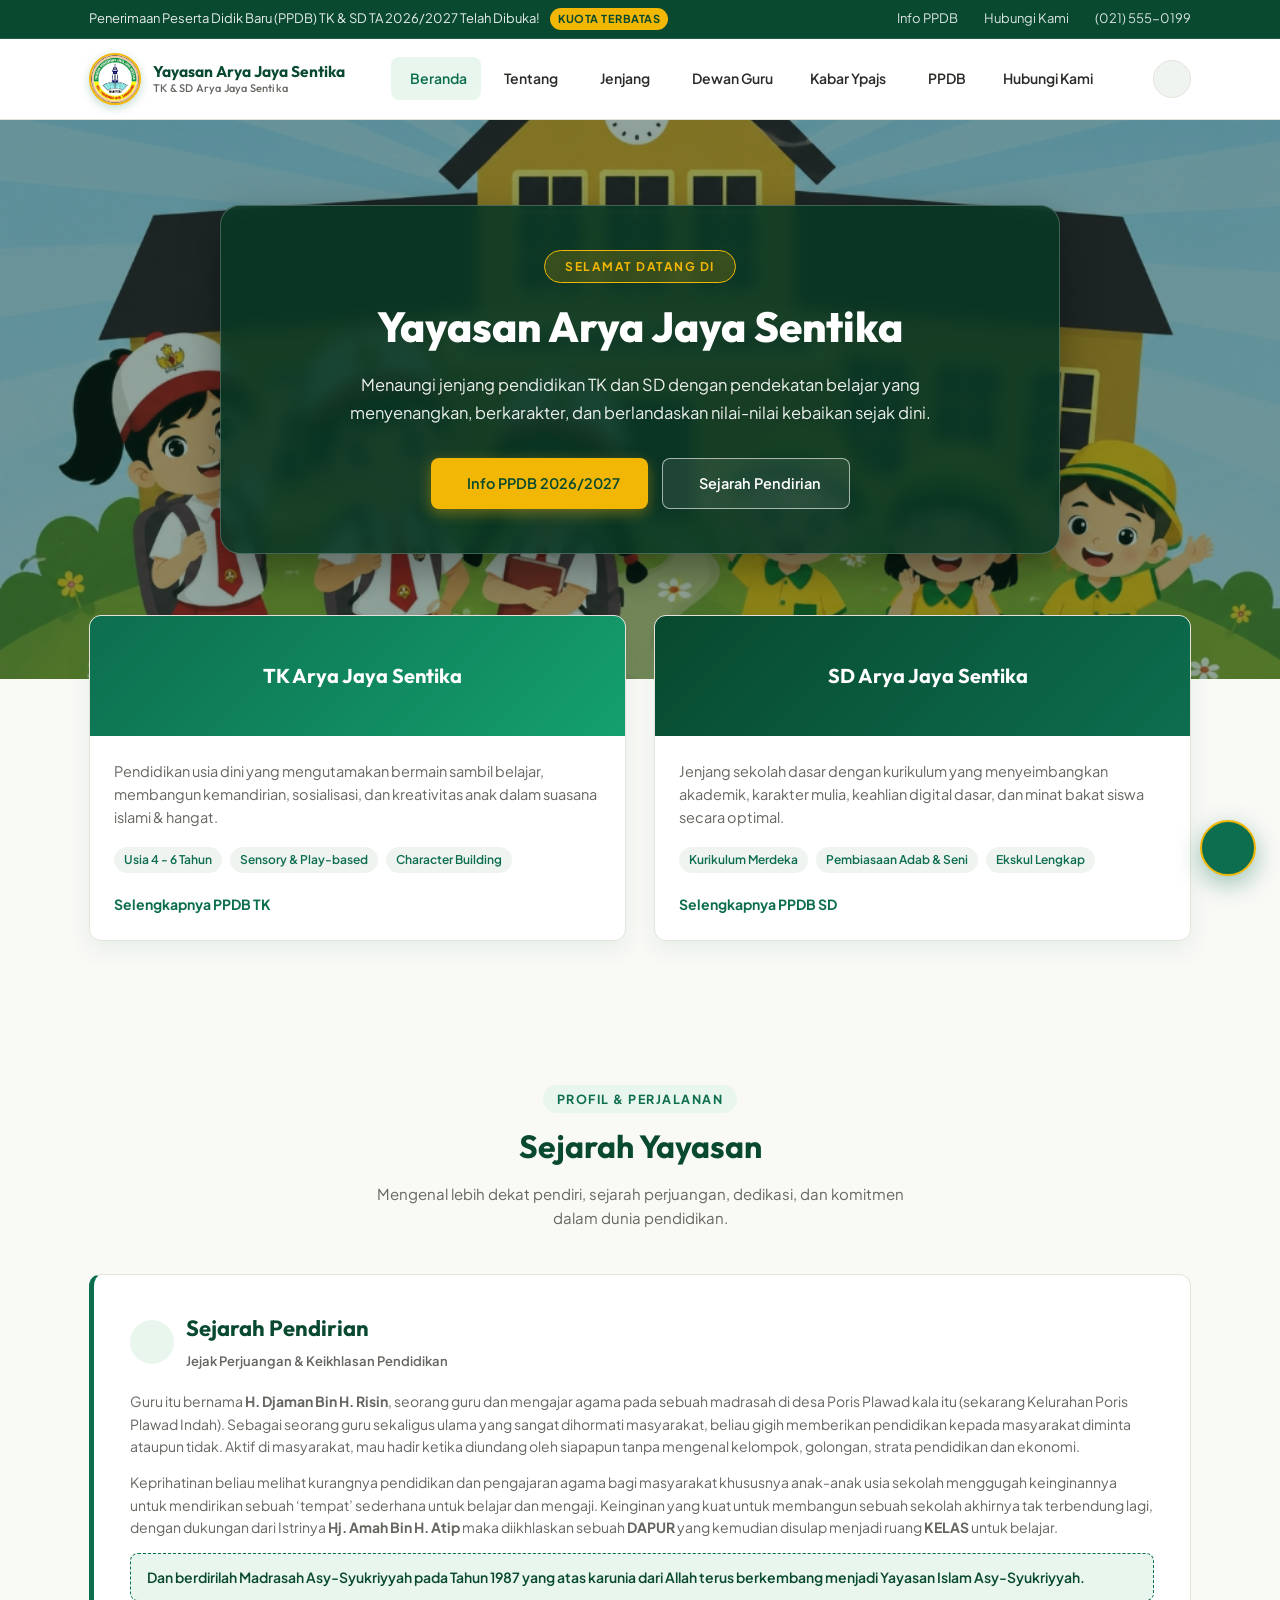
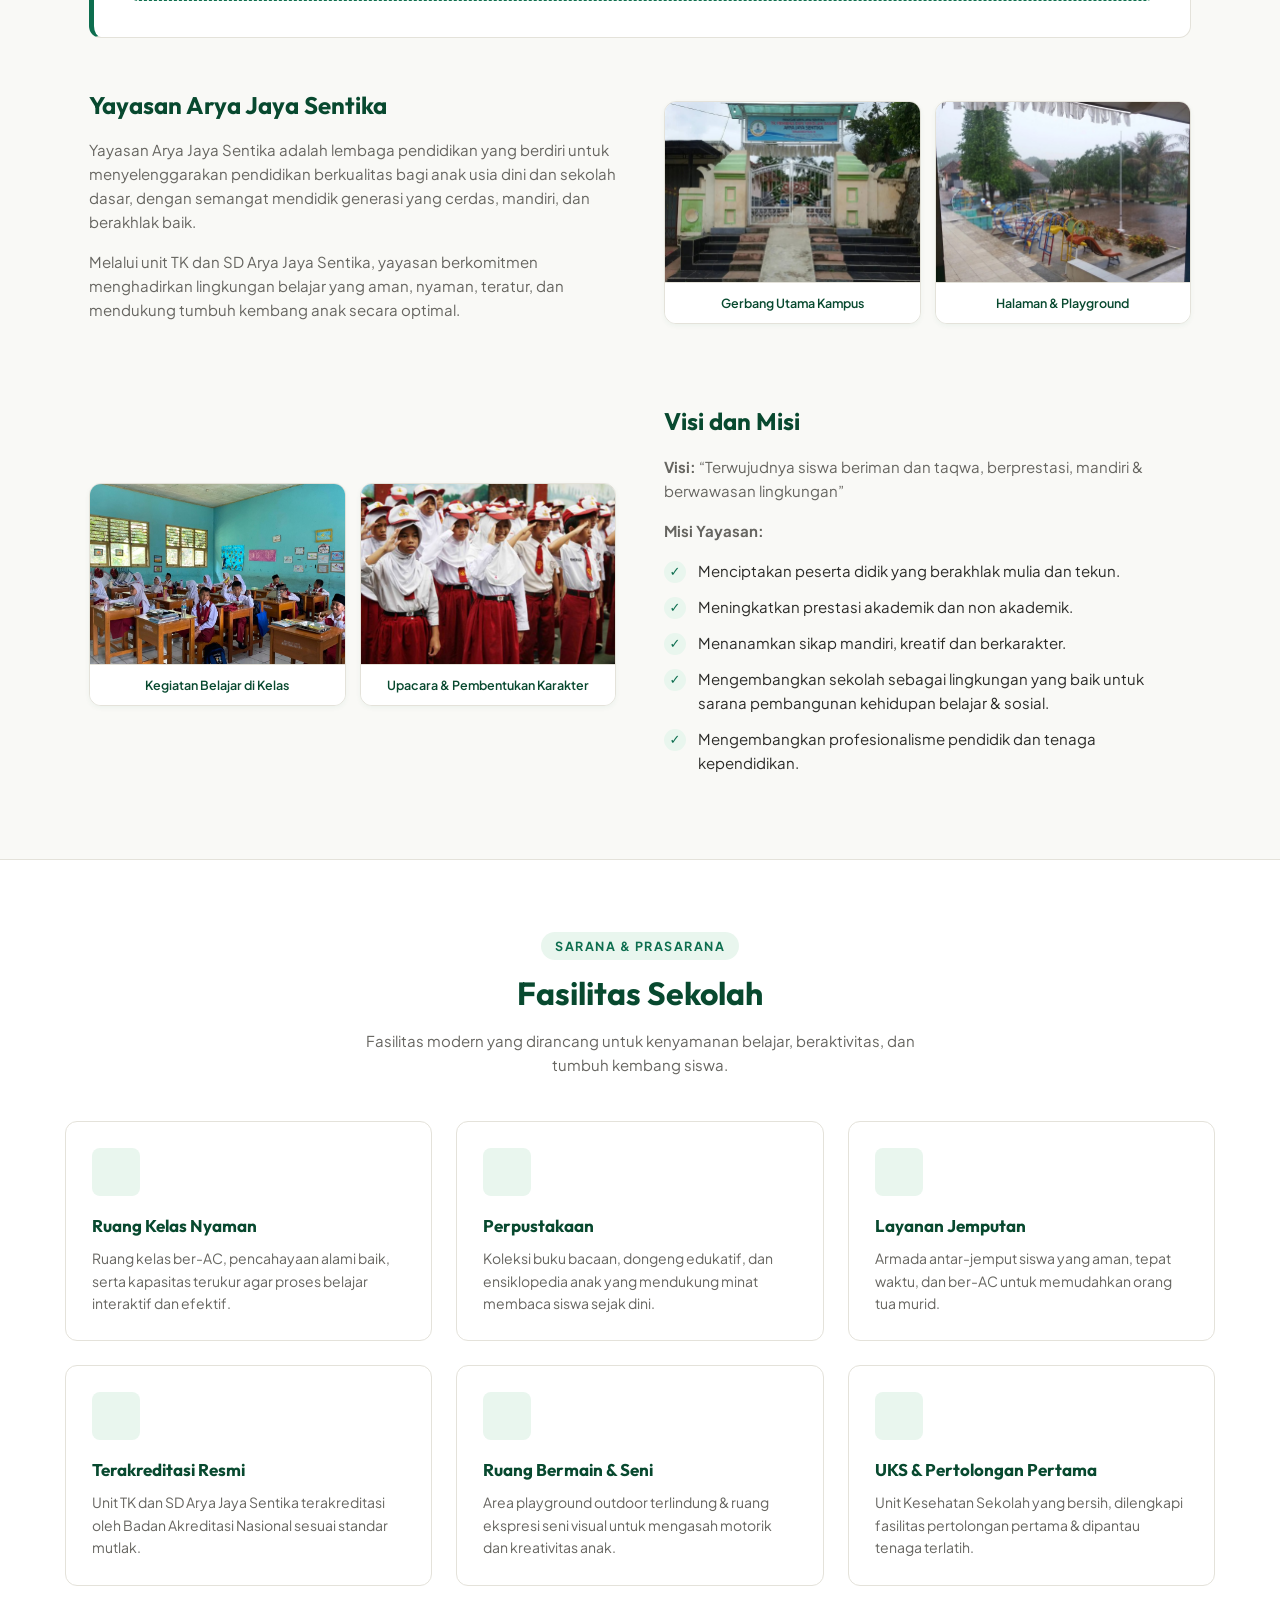
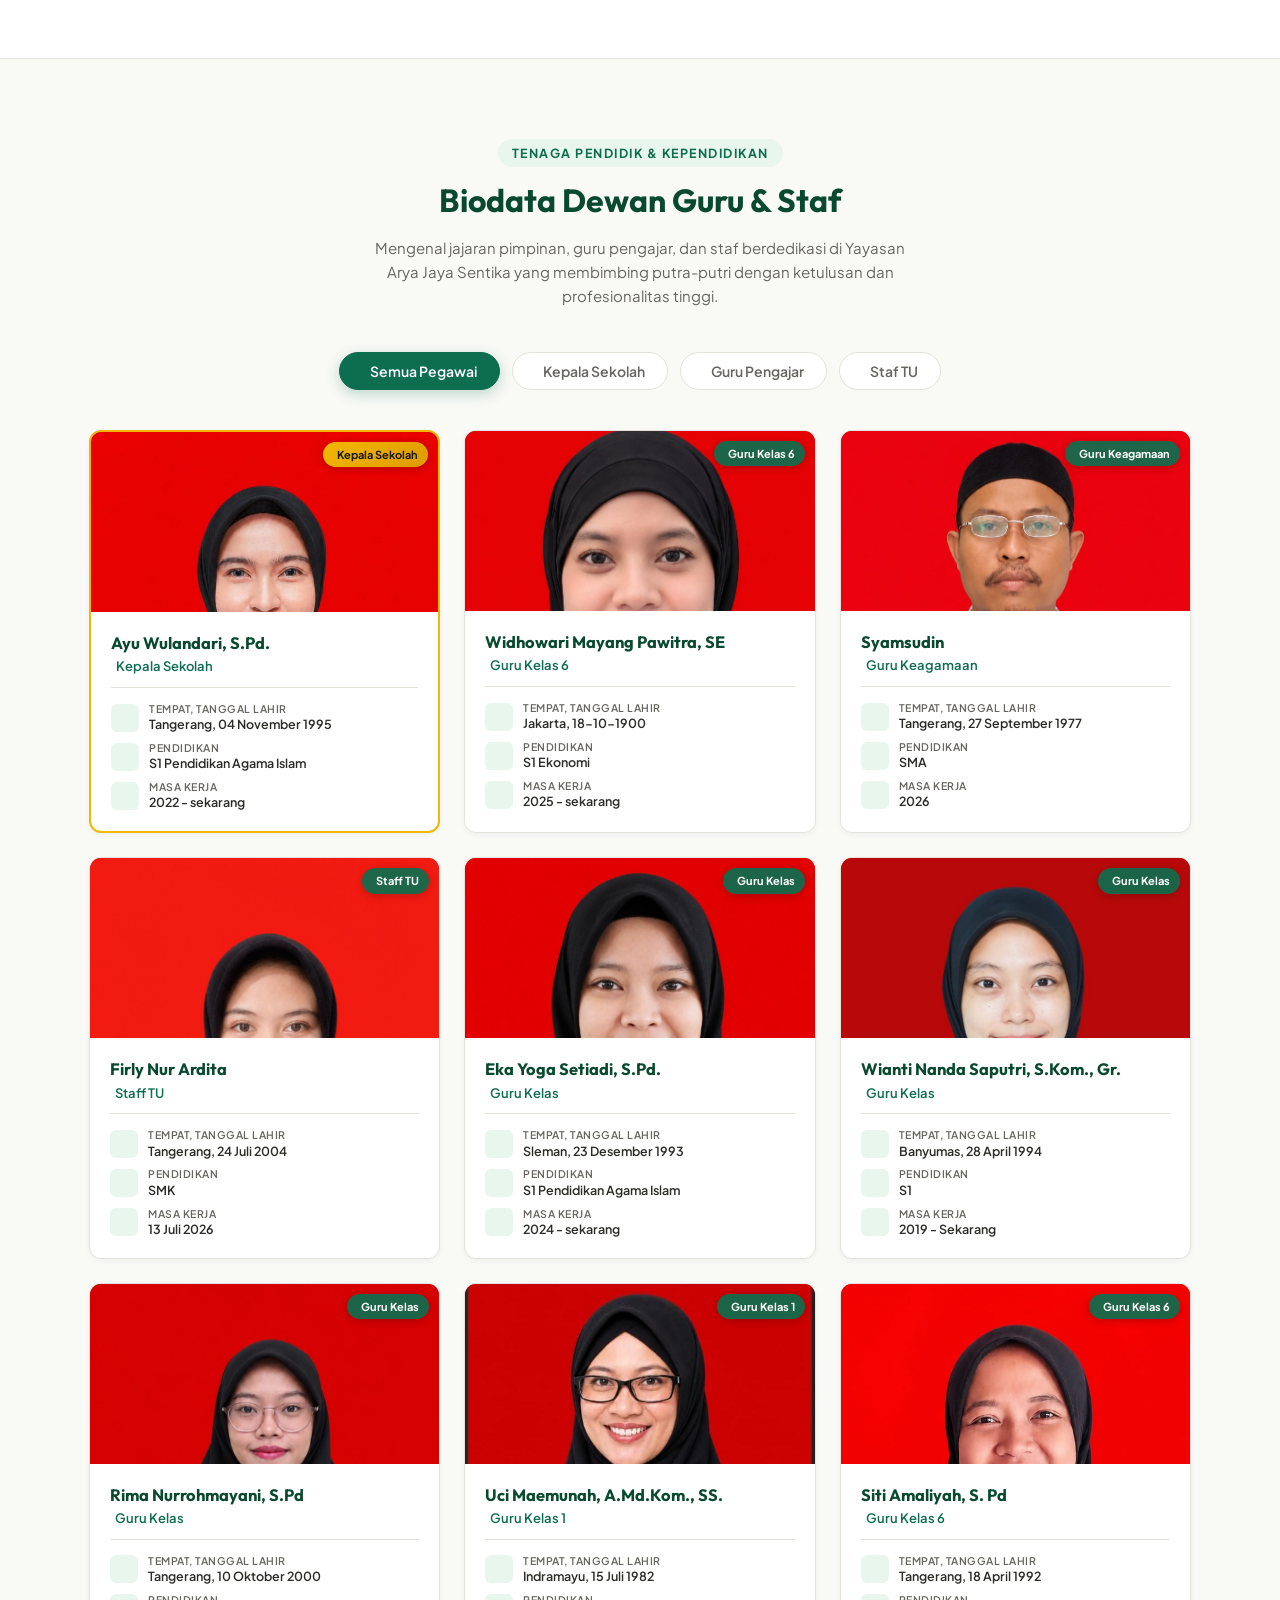
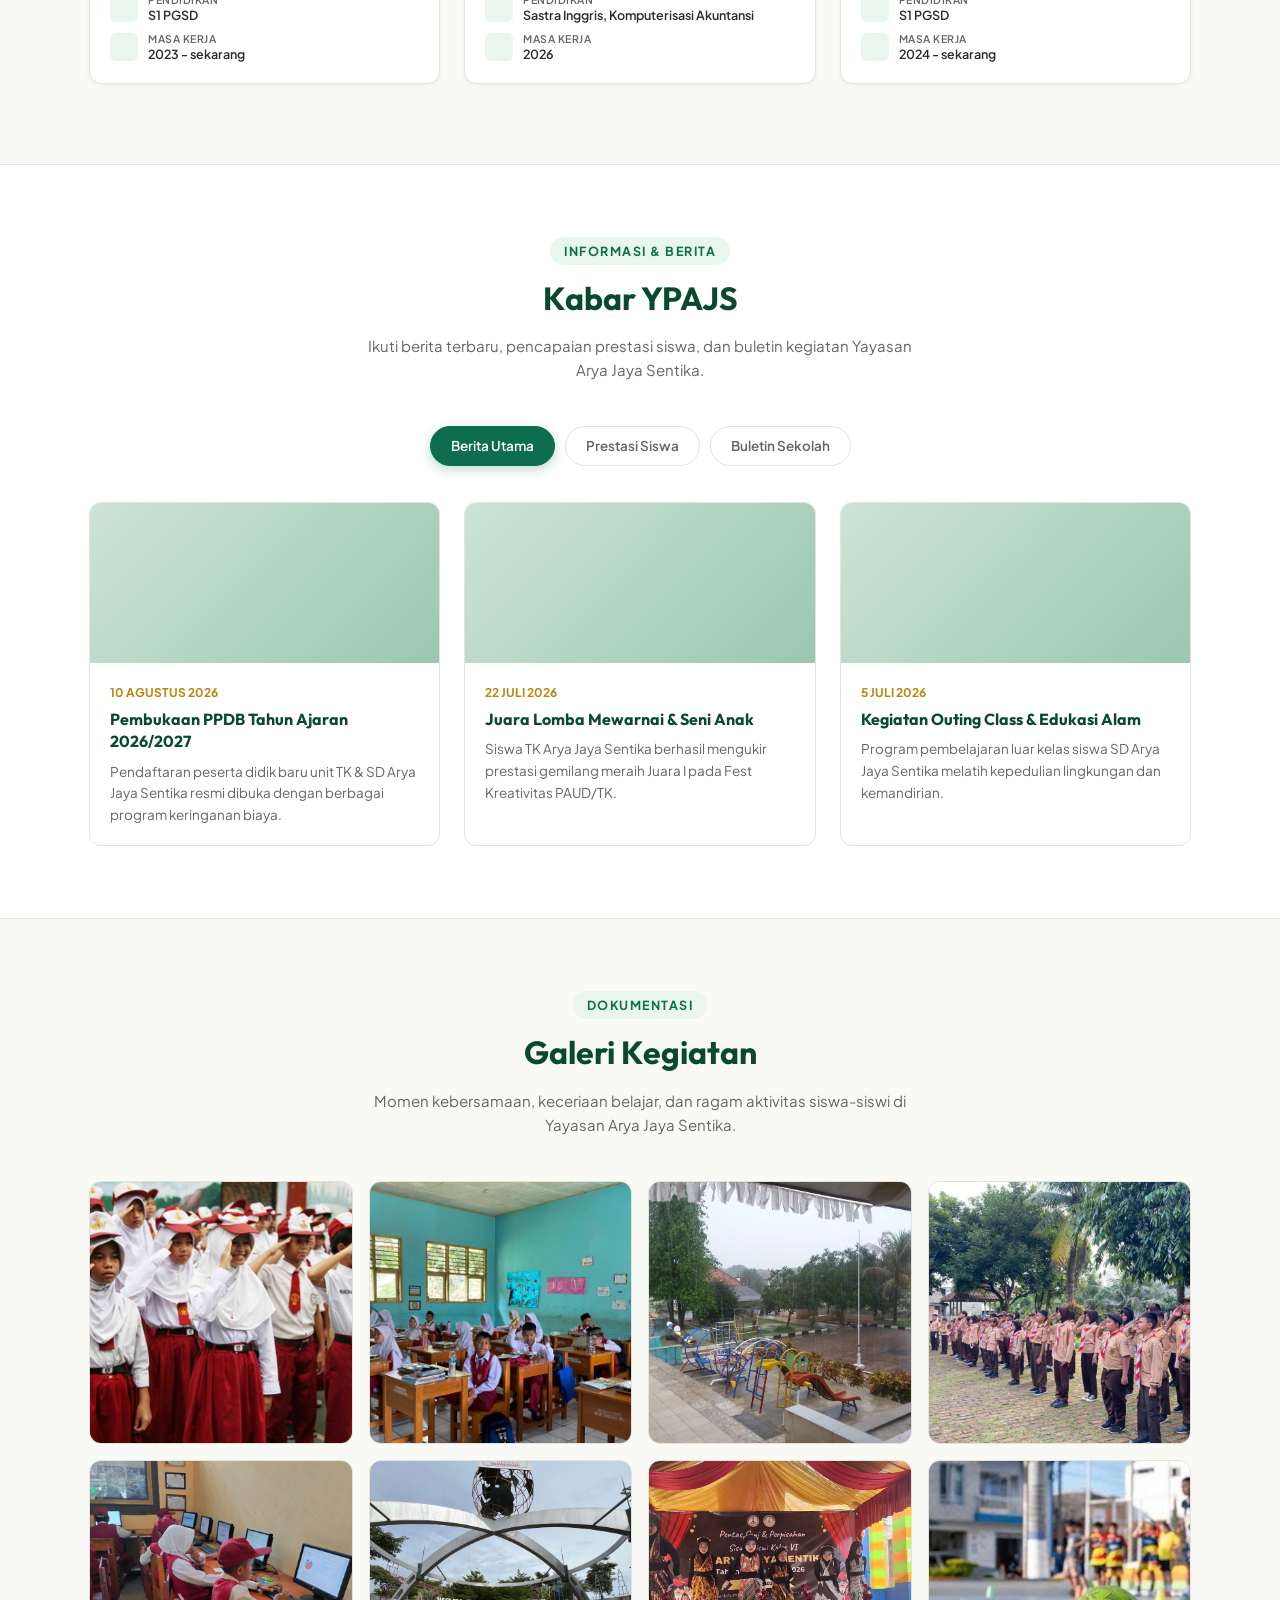
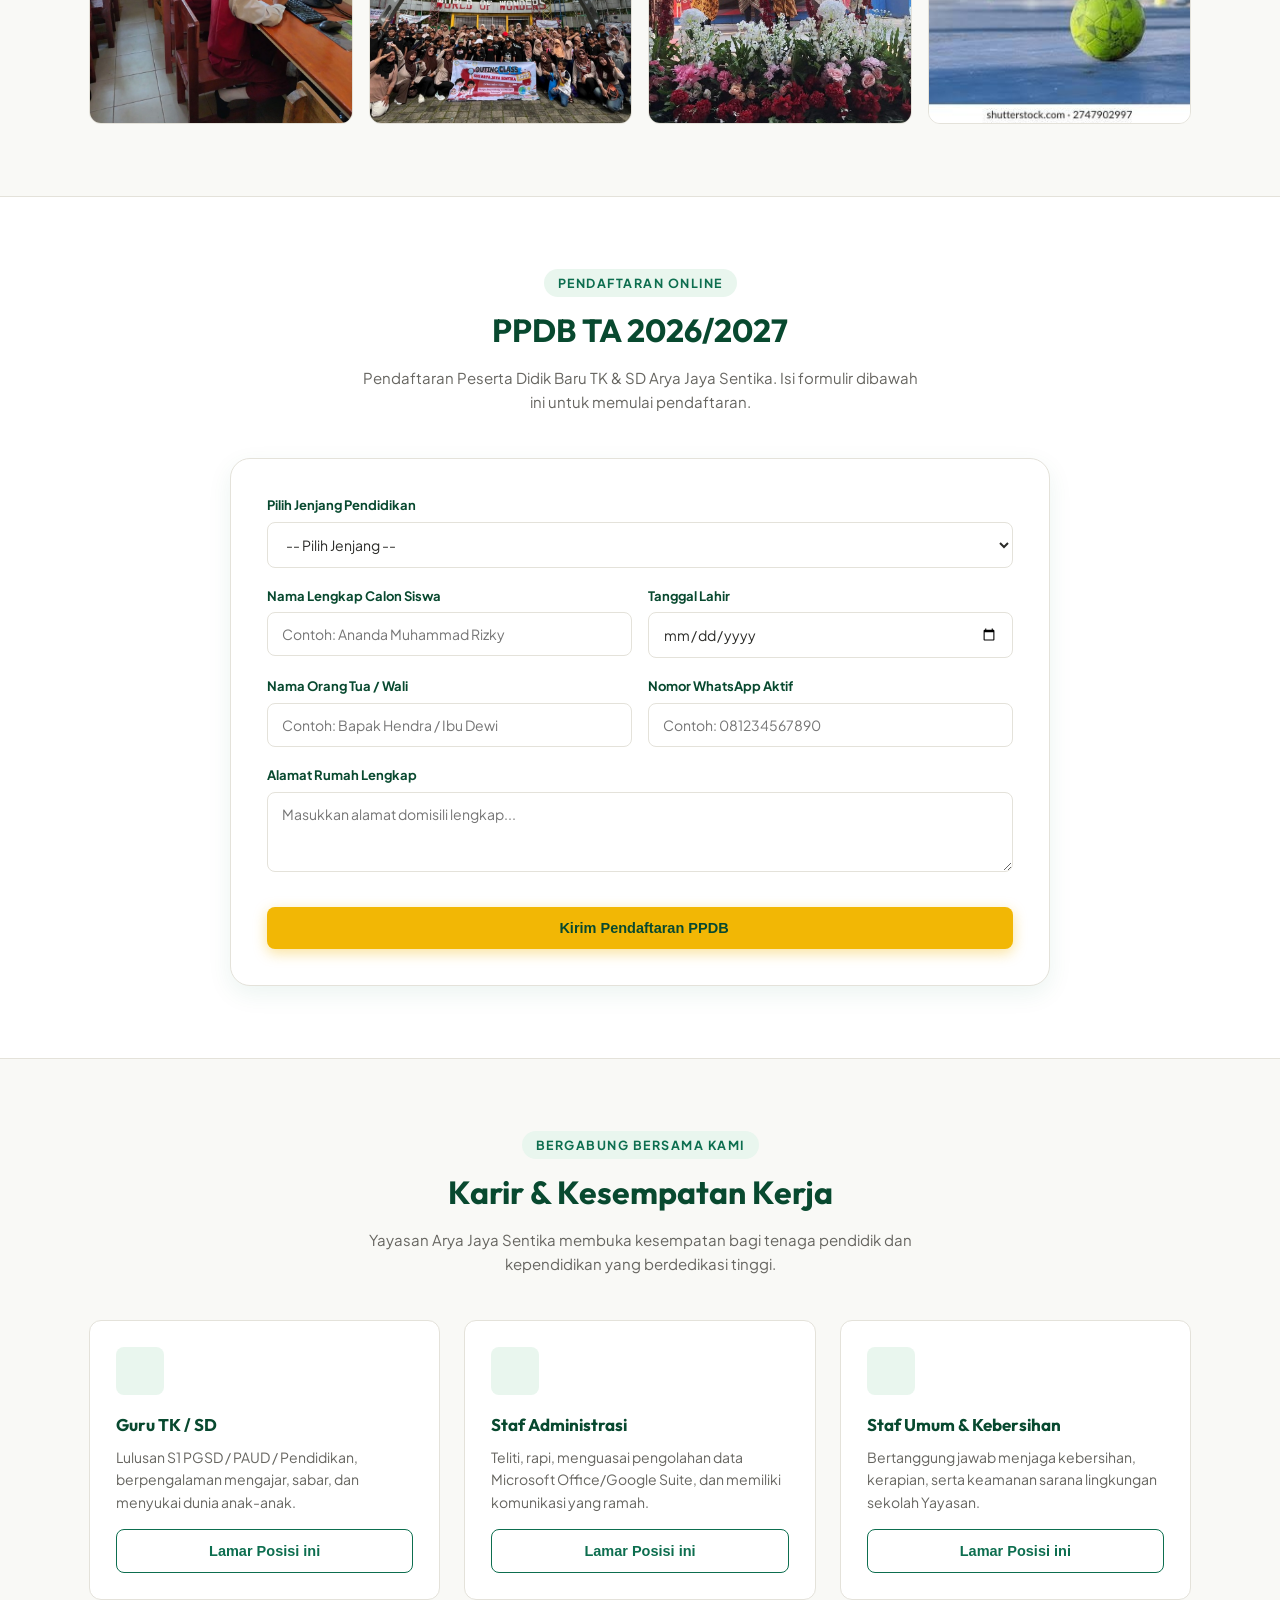
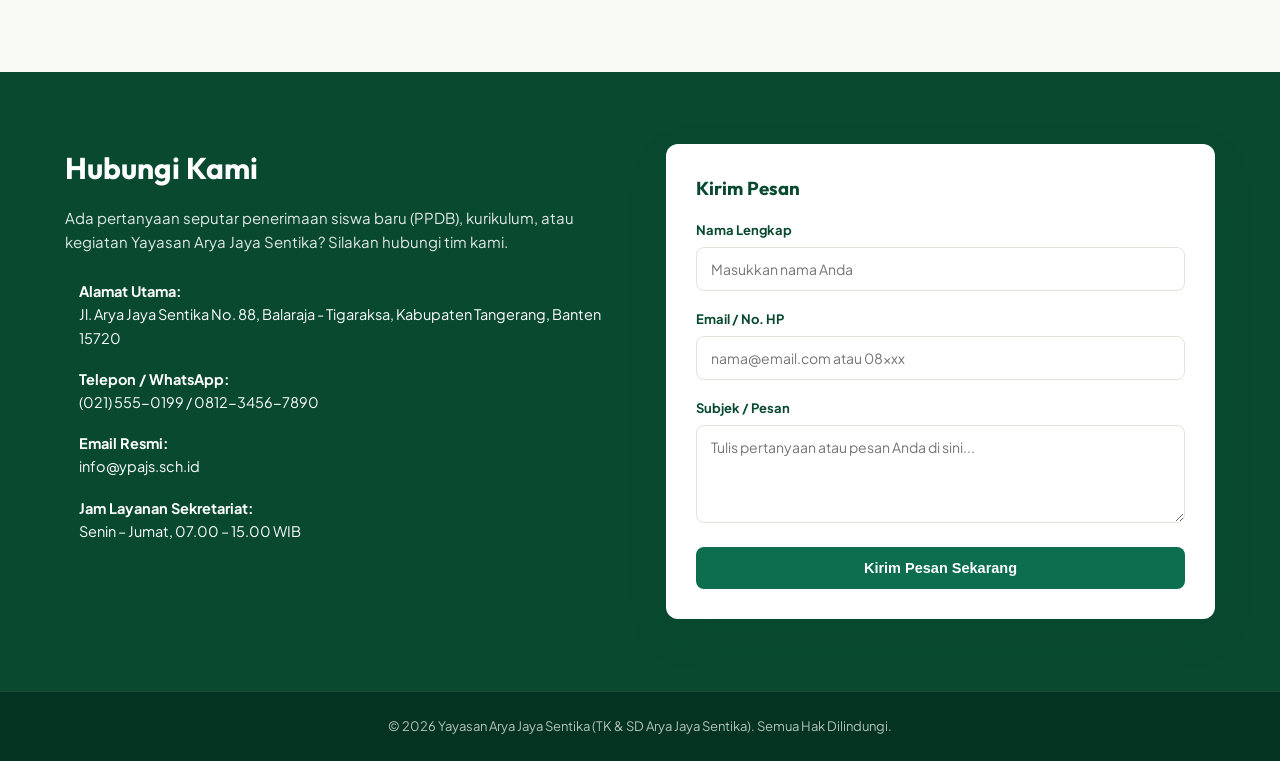
==== YAJS/index.html @ adc6fccd "Add files via upload" ====
<!DOCTYPE html>
<html lang="id">

<head>
    <meta charset="UTF-8">
    <meta name="viewport" content="width=device-width, initial-scale=1.0">
    <title>Yayasan Arya Jaya Sentika - TK &amp; SD Arya Jaya Sentika</title>
    <meta name="description"
        content="Website Resmi Yayasan Arya Jaya Sentika. Menaungi jenjang pendidikan TK dan SD dengan sejarah nilai kebaikan dan pendidikan karakter mulia.">
    <meta name="keywords"
        content="Yayasan Arya Jaya Sentika, YPAJS, TK Arya Jaya Sentika, SD Arya Jaya Sentika, Sejarah Yayasan, PPDB TK SD, Sekolah Tangerang">

    <!-- Google Fonts -->
    <link rel="preconnect" href="https://fonts.googleapis.com">
    <link rel="preconnect" href="https://fonts.gstatic.com" crossorigin>
    <link
        href="https://fonts.googleapis.com/css2?family=Outfit:wght@400;600;700;800&family=Plus+Jakarta+Sans:wght@400;500;600;700&display=swap"
        rel="stylesheet">

    <!-- Remix Icons -->
    <link href="https://cdn.jsdelivr.net/npm/remixicon@3.5.0/fonts/remixicon.css" rel="stylesheet">

    <!-- CSS Link -->
    <link rel="stylesheet" href="styles.css">
</head>

<body>

    <!-- Top Announcement Bar -->
    <div class="top-bar">
        <div class="container top-bar-content">
            <div class="top-info">
                <span><i class="ri-notification-3-line"></i> Penerimaan Peserta Didik Baru (PPDB) TK &amp; SD TA
                    2026/2027 Telah Dibuka!</span>
                <span class="badge-hot">Kuota Terbatas</span>
            </div>
            <div class="top-links">
                <a href="#ppdb"><i class="ri-user-add-line"></i> Info PPDB</a>
                <a href="#kontak"><i class="ri-phone-line"></i> Hubungi Kami</a>
                <a href="tel:+62215550199"><i class="ri-customer-service-2-line"></i> (021) 555-0199</a>
            </div>
        </div>
    </div>

    <!-- Main Navigation Header -->
    <header id="header">
        <div class="container navwrap">
            <a href="#beranda" class="brand">
                <img src="images/logo-yayasan.jpg" alt="Logo Yayasan Arya Jaya Sentika" class="logo-img">
                <span class="brand-text"><strong>Yayasan Arya Jaya Sentika</strong><small>TK &amp; SD Arya Jaya
                        Sentika</small></span>
            </a>

            <nav class="mainnav" id="mainnav">
                <ul>
                    <li><a href="#beranda" class="active"><i class="ri-home-4-line"></i> Beranda</a></li>
                    <li>
                        <a href="#tentang"><i class="ri-information-line"></i> Tentang <i
                                class="ri-arrow-down-s-line"></i></a>
                        <ul class="submenu">
                            <li><a href="#sejarah"><i class="ri-history-line"></i> Sejarah Yayasan</a></li>
                            <li><a href="#visimisi"><i class="ri-flag-line"></i> Visi dan Misi</a></li>
                            <li><a href="#yayasan"><i class="ri-building-4-line"></i> Profil Yayasan</a></li>
                            <li><a href="#fasilitas"><i class="ri-layout-grid-line"></i> Fasilitas</a></li>
                            <li><a href="#guru"><i class="ri-team-line"></i> Dewan Guru &amp; Staf</a></li>
                            <li><a href="#akreditasi"><i class="ri-award-line"></i> Akreditasi</a></li>
                        </ul>
                    </li>
                    <li>
                        <a href="#jenjang"><i class="ri-government-line"></i> Jenjang <i
                                class="ri-arrow-down-s-line"></i></a>
                        <ul class="submenu">
                            <li><a href="#jenjang-tk"><i class="ri-emotion-happy-line"></i> TK Arya Jaya Sentika</a>
                            </li>
                            <li><a href="#jenjang-sd"><i class="ri-book-open-line"></i> SD Arya Jaya Sentika</a></li>
                        </ul>
                    </li>
                    <li><a href="#guru"><i class="ri-team-line"></i> Dewan Guru</a></li>
                    <li>
                        <a href="#kabar"><i class="ri-newspaper-line"></i> Kabar Ypajs <i
                                class="ri-arrow-down-s-line"></i></a>
                        <ul class="submenu">
                            <li><a href="#kabar"><i class="ri-article-line"></i> Berita Utama</a></li>
                            <li><a href="#kabar"><i class="ri-trophy-line"></i> Prestasi Siswa</a></li>
                            <li><a href="#galeri"><i class="ri-image-line"></i> Galeri Kegiatan</a></li>
                        </ul>
                    </li>
                    <li><a href="#ppdb"><i class="ri-user-follow-line"></i> PPDB</a></li>
                    <li><a href="#kontak"><i class="ri-contacts-line"></i> Hubungi Kami</a></li>
                </ul>
            </nav>

            <div class="header-actions">
                <button class="theme-toggle-btn" id="theme-toggle" title="Toggle Mode Gelap/Terang">
                    <i class="ri-moon-line" id="theme-icon"></i>
                </button>
                <button class="mobile-toggle-btn" id="mobile-toggle" title="Toggle Menu Navigation">
                    <i class="ri-menu-line"></i>
                </button>
            </div>
        </div>
    </header>

    <!-- Hero Section -->
    <div class="hero" id="beranda">
        <div class="hero-inner">
            <div class="tag"><i class="ri-sparkles-line"></i> Selamat Datang Di</div>
            <h1>Yayasan Arya Jaya Sentika</h1>
            <p>Menaungi jenjang pendidikan TK dan SD dengan pendekatan belajar yang menyenangkan, berkarakter, dan
                berlandaskan nilai-nilai kebaikan sejak dini.</p>
            <div class="btnrow">
                <a class="btn btn-fill" href="#ppdb"><i class="ri-file-edit-line"></i> Info PPDB 2026/2027</a>
                <a class="btn btn-line" href="#sejarah"><i class="ri-history-line"></i> Sejarah Pendirian</a>
            </div>
        </div>
    </div>

    <!-- Jenjang Cards Section -->
    <section id="jenjang" style="padding-top:0;">
        <div class="jenjang-grid">
            <div class="jenjang-card" id="jenjang-tk">
                <div class="banner">
                    <i class="ri-emotion-line"></i> TK Arya Jaya Sentika
                </div>
                <div class="body">
                    <p>Pendidikan usia dini yang mengutamakan bermain sambil belajar, membangun kemandirian,
                        sosialisasi, dan kreativitas anak dalam suasana islami &amp; hangat.</p>
                    <div class="badge-list">
                        <span class="badge-item"><i class="ri-check-line"></i> Usia 4 - 6 Tahun</span>
                        <span class="badge-item"><i class="ri-check-line"></i> Sensory &amp; Play-based</span>
                        <span class="badge-item"><i class="ri-check-line"></i> Character Building</span>
                    </div>
                    <a href="#ppdb" class="link-act">Selengkapnya PPDB TK <i class="ri-arrow-right-line"></i></a>
                </div>
            </div>

            <div class="jenjang-card" id="jenjang-sd">
                <div class="banner sd">
                    <i class="ri-book-read-line"></i> SD Arya Jaya Sentika
                </div>
                <div class="body">
                    <p>Jenjang sekolah dasar dengan kurikulum yang menyeimbangkan akademik, karakter mulia, keahlian
                        digital dasar, dan minat bakat siswa secara optimal.</p>
                    <div class="badge-list">
                        <span class="badge-item"><i class="ri-check-line"></i> Kurikulum Merdeka</span>
                        <span class="badge-item"><i class="ri-check-line"></i> Pembiasaan Adab &amp; Seni</span>
                        <span class="badge-item"><i class="ri-check-line"></i> Ekskul Lengkap</span>
                    </div>
                    <a href="#ppdb" class="link-act">Selengkapnya PPDB SD <i class="ri-arrow-right-line"></i></a>
                </div>
            </div>
        </div>
    </section>

    <!-- Sejarah & Profil Section -->
    <section id="tentang">
        <div class="section-head">
            <div class="tag">Profil &amp; Perjalanan</div>
            <h2> Sejarah Yayasan </h2>
            <p>Mengenal lebih dekat pendiri, sejarah perjuangan, dedikasi, dan komitmen dalam dunia pendidikan.</p>
        </div>

        <!-- Sejarah Yayasan Arya Jaya Santika -->
        <div class="card" id="sejarah"
            style="padding: 36px; margin-bottom: 48px; border-left: 5px solid var(--primary); background: var(--card);">
            <div style="display: flex; align-items: center; gap: 12px; margin-bottom: 18px;">
                <div
                    style="width: 44px; height: 44px; border-radius: 50%; background: var(--primary-light); color: var(--primary); display: flex; align-items: center; justify-content: center; font-size: 22px;">
                    <i class="ri-history-line"></i>
                </div>
                <div>
                    <h3 style="font-family: var(--font-heading); font-size: 22px; color: var(--primary-dark);">Sejarah
                        Pendirian</h3>
                    <span style="font-size: 13px; color: var(--text-muted); font-weight: 600;">Jejak Perjuangan &amp;
                        Keikhlasan Pendidikan</span>
                </div>
            </div>
            <div style="line-height: 1.8; color: var(--text); font-size: 15px;">
                <p style="margin-bottom: 14px;">Guru itu bernama <strong>H. Djaman Bin H. Risin</strong>, seorang guru
                    dan mengajar agama pada sebuah madrasah di desa Poris Plawad kala itu (sekarang Kelurahan Poris
                    Plawad Indah). Sebagai seorang guru sekaligus ulama yang sangat dihormati masyarakat, beliau gigih
                    memberikan pendidikan kepada masyarakat diminta ataupun tidak. Aktif di masyarakat, mau hadir ketika
                    diundang oleh siapapun tanpa mengenal kelompok, golongan, strata pendidikan dan ekonomi.</p>

                <p style="margin-bottom: 14px;">Keprihatinan beliau melihat kurangnya pendidikan dan pengajaran agama
                    bagi masyarakat khususnya anak-anak usia sekolah menggugah keinginannya untuk mendirikan sebuah
                    ‘tempat’ sederhana untuk belajar dan mengaji. Keinginan yang kuat untuk membangun sebuah sekolah
                    akhirnya tak terbendung lagi, dengan dukungan dari Istrinya <strong>Hj. Amah Bin H. Atip</strong>
                    maka diikhlaskan sebuah <strong>DAPUR</strong> yang kemudian disulap menjadi ruang
                    <strong>KELAS</strong> untuk belajar.
                </p>

                <p
                    style="margin-bottom: 0; padding: 12px 16px; background: var(--primary-light); border-radius: var(--radius-sm); border: 1px dashed var(--primary); color: var(--primary-dark); font-weight: 600;">
                    <i class="ri-double-quotes-l"></i> Dan berdirilah Madrasah Asy-Syukriyyah pada Tahun 1987 yang atas
                    karunia dari Allah terus berkembang menjadi Yayasan Islam Asy-Syukriyyah.
                </p>
            </div>
        </div>

        <!-- Profil Yayasan -->
        <div class="grid2" id="yayasan">
            <div>
                <h3>Yayasan Arya Jaya Sentika</h3>
                <p>Yayasan Arya Jaya Sentika adalah lembaga pendidikan yang berdiri untuk menyelenggarakan pendidikan
                    berkualitas bagi anak usia dini dan sekolah dasar, dengan semangat mendidik generasi yang cerdas,
                    mandiri, dan berakhlak baik.</p>
                <p>Melalui unit TK dan SD Arya Jaya Sentika, yayasan berkomitmen menghadirkan lingkungan belajar yang
                    aman, nyaman, teratur, dan mendukung tumbuh kembang anak secara optimal.</p>
            </div>
            <div class="img-gallery-2">
                <div class="photo-card">
                    <img src="images/gerbang-yayasan.jpg" alt="Gerbang Utama Yayasan Arya Jaya Sentika">
                    <div class="caption">Gerbang Utama Kampus</div>
                </div>
                <div class="photo-card">
                    <img src="images/area-bermain.jpg" alt="Area Halaman &amp; Bermain Siswa">
                    <div class="caption">Halaman &amp; Playground</div>
                </div>
            </div>
        </div>

        <!-- Visi dan Misi -->
        <div class="grid2" id="visimisi" style="margin-top:64px;">
            <div class="img-gallery-2">
                <div class="photo-card">
                    <img src="images/kegiatan-kelas.jpg" alt="Kegiatan Belajar di Kelas">
                    <div class="caption">Kegiatan Belajar di Kelas</div>
                </div>
                <div class="photo-card">
                    <img src="images/upacara-bendera.jpg" alt="Kegiatan Upacara &amp; Pramuka">
                    <div class="caption">Upacara &amp; Pembentukan Karakter</div>
                </div>
            </div>
            <div>
                <h3>Visi dan Misi</h3>
                <p><strong>Visi:</strong> “Terwujudnya siswa beriman dan taqwa, berprestasi, mandiri &amp; berwawasan
                    lingkungan”</p>
                <p style="margin-top:14px;"><strong>Misi Yayasan:</strong></p>
                <ul class="misi-list">
                    <li>
                        <div class="icon-check">✓</div>
                        <span>Menciptakan peserta didik yang berakhlak mulia dan tekun.</span>
                    </li>
                    <li>
                        <div class="icon-check">✓</div>
                        <span>Meningkatkan prestasi akademik dan non akademik.</span>
                    </li>
                    <li>
                        <div class="icon-check">✓</div>
                        <span>Menanamkan sikap mandiri, kreatif dan berkarakter.</span>
                    </li>
                    <li>
                        <div class="icon-check">✓</div>
                        <span>Mengembangkan sekolah sebagai lingkungan yang baik untuk sarana pembangunan kehidupan
                            belajar &amp; sosial.</span>
                    </li>
                    <li>
                        <div class="icon-check">✓</div>
                        <span>Mengembangkan profesionalisme pendidik dan tenaga kependidikan.</span>
                    </li>
                </ul>
            </div>
        </div>
    </section>

    <!-- Fasilitas Section -->
    <section id="fasilitas"
        style="background:var(--card); max-width:100%; padding:72px 24px; border-top:1px solid var(--border); border-bottom:1px solid var(--border);">
        <div style="max-width:1150px; margin:0 auto;">
            <div class="section-head">
                <div class="tag">Sarana &amp; Prasarana</div>
                <h2>Fasilitas Sekolah</h2>
                <p>Fasilitas modern yang dirancang untuk kenyamanan belajar, beraktivitas, dan tumbuh kembang siswa.</p>
            </div>

            <div class="cards3">
                <div class="card">
                    <div class="icon"><i class="ri-macbook-line"></i></div>
                    <h4>Ruang Kelas Nyaman</h4>
                    <p>Ruang kelas ber-AC, pencahayaan alami baik, serta kapasitas terukur agar proses belajar
                        interaktif dan efektif.</p>
                </div>

                <div class="card">
                    <div class="icon"><i class="ri-book-open-line"></i></div>
                    <h4>Perpustakaan</h4>
                    <p>Koleksi buku bacaan, dongeng edukatif, dan ensiklopedia anak yang mendukung minat membaca siswa
                        sejak dini.</p>
                </div>

                <div class="card" id="jemputan">
                    <div class="icon"><i class="ri-bus-fill"></i></div>
                    <h4>Layanan Jemputan</h4>
                    <p>Armada antar-jemput siswa yang aman, tepat waktu, dan ber-AC untuk memudahkan orang tua murid.
                    </p>
                </div>

                <div class="card" id="akreditasi">
                    <div class="icon"><i class="ri-award-fill"></i></div>
                    <h4>Terakreditasi Resmi</h4>
                    <p>Unit TK dan SD Arya Jaya Sentika terakreditasi oleh Badan Akreditasi Nasional sesuai standar
                        mutlak.</p>
                </div>

                <div class="card">
                    <div class="icon"><i class="ri-palette-line"></i></div>
                    <h4>Ruang Bermain &amp; Seni</h4>
                    <p>Area playground outdoor terlindung &amp; ruang ekspresi seni visual untuk mengasah motorik dan
                        kreativitas anak.</p>
                </div>

                <div class="card">
                    <div class="icon"><i class="ri-heart-pulse-line"></i></div>
                    <h4>UKS &amp; Pertolongan Pertama</h4>
                    <p>Unit Kesehatan Sekolah yang bersih, dilengkapi fasilitas pertolongan pertama &amp; dipantau
                        tenaga terlatih.</p>
                </div>
            </div>
        </div>
    </section>

    <!-- Dewan Guru & Tenaga Kependidikan Section -->
    <section class="guru-section" id="guru">
        <div class="guru-container">
            <div class="section-head">
                <div class="tag"><i class="ri-user-star-line"></i> Tenaga Pendidik &amp; Kependidikan</div>
                <h2>Biodata Dewan Guru &amp; Staf</h2>
                <p>Mengenal jajaran pimpinan, guru pengajar, dan staf berdedikasi di Yayasan Arya Jaya Sentika yang membimbing putra-putri dengan ketulusan dan profesionalitas tinggi.</p>
            </div>

            <!-- Filter Buttons -->
            <div class="guru-filter-bar">
                <button class="guru-filter-btn active" data-filter="all"><i class="ri-apps-2-line"></i> Semua Pegawai</button>
                <button class="guru-filter-btn" data-filter="pimpinan"><i class="ri-award-line"></i> Kepala Sekolah</button>
                <button class="guru-filter-btn" data-filter="guru"><i class="ri-book-open-line"></i> Guru Pengajar</button>
                <button class="guru-filter-btn" data-filter="staf"><i class="ri-customer-service-2-line"></i> Staf TU</button>
            </div>

            <div class="guru-grid">
                <!-- Guru 1: Ayu Wulandari, S.Pd. (Kepala Sekolah) -->
                <div class="guru-card featured-principal" data-category="pimpinan">
                    <div class="guru-photo-container">
                        <img src="images/guru-ayu-wulandari.jpg" alt="Foto Ayu Wulandari, S.Pd. - Kepala Sekolah" loading="lazy">
                        <div class="guru-badge-tag"><i class="ri-star-fill"></i> Kepala Sekolah</div>
                    </div>
                    <div class="guru-content">
                        <div class="guru-header">
                            <h3 class="guru-title-name">Ayu Wulandari, S.Pd.</h3>
                            <div class="guru-role-sub"><i class="ri-shield-user-line"></i> Kepala Sekolah</div>
                        </div>
                        <div class="guru-details-list">
                            <div class="guru-detail-row">
                                <div class="guru-detail-icon"><i class="ri-map-pin-user-line"></i></div>
                                <div class="guru-detail-text">
                                    <span class="guru-detail-label">Tempat, Tanggal Lahir</span>
                                    <span class="guru-detail-value">Tangerang, 04 November 1995</span>
                                </div>
                            </div>
                            <div class="guru-detail-row">
                                <div class="guru-detail-icon"><i class="ri-graduation-cap-line"></i></div>
                                <div class="guru-detail-text">
                                    <span class="guru-detail-label">Pendidikan</span>
                                    <span class="guru-detail-value">S1 Pendidikan Agama Islam</span>
                                </div>
                            </div>
                            <div class="guru-detail-row">
                                <div class="guru-detail-icon"><i class="ri-calendar-check-line"></i></div>
                                <div class="guru-detail-text">
                                    <span class="guru-detail-label">Masa Kerja</span>
                                    <span class="guru-detail-value">2022 - sekarang</span>
                                </div>
                            </div>
                        </div>
                    </div>
                </div>

                <!-- Guru 2: Widhowari Mayang Pawitra, SE (Guru Kelas 6) -->
                <div class="guru-card" data-category="guru">
                    <div class="guru-photo-container">
                        <img src="images/guru-widhowari-mayang.jpg" alt="Foto Widhowari Mayang Pawitra, SE - Guru Kelas 6" loading="lazy">
                        <div class="guru-badge-tag"><i class="ri-booklet-line"></i> Guru Kelas 6</div>
                    </div>
                    <div class="guru-content">
                        <div class="guru-header">
                            <h3 class="guru-title-name">Widhowari Mayang Pawitra, SE</h3>
                            <div class="guru-role-sub"><i class="ri-bookmark-3-line"></i> Guru Kelas 6</div>
                        </div>
                        <div class="guru-details-list">
                            <div class="guru-detail-row">
                                <div class="guru-detail-icon"><i class="ri-map-pin-user-line"></i></div>
                                <div class="guru-detail-text">
                                    <span class="guru-detail-label">Tempat, Tanggal Lahir</span>
                                    <span class="guru-detail-value">Jakarta, 18-10-1900</span>
                                </div>
                            </div>
                            <div class="guru-detail-row">
                                <div class="guru-detail-icon"><i class="ri-graduation-cap-line"></i></div>
                                <div class="guru-detail-text">
                                    <span class="guru-detail-label">Pendidikan</span>
                                    <span class="guru-detail-value">S1 Ekonomi</span>
                                </div>
                            </div>
                            <div class="guru-detail-row">
                                <div class="guru-detail-icon"><i class="ri-calendar-check-line"></i></div>
                                <div class="guru-detail-text">
                                    <span class="guru-detail-label">Masa Kerja</span>
                                    <span class="guru-detail-value">2025 - sekarang</span>
                                </div>
                            </div>
                        </div>
                    </div>
                </div>

                <!-- Guru 3: Syamsudin (Guru Keagamaan) -->
                <div class="guru-card" data-category="guru">
                    <div class="guru-photo-container">
                        <img src="images/guru-syamsudin.jpg" alt="Foto Syamsudin - Guru Keagamaan" loading="lazy">
                        <div class="guru-badge-tag"><i class="ri-heart-line"></i> Guru Keagamaan</div>
                    </div>
                    <div class="guru-content">
                        <div class="guru-header">
                            <h3 class="guru-title-name">Syamsudin</h3>
                            <div class="guru-role-sub"><i class="ri-book-2-line"></i> Guru Keagamaan</div>
                        </div>
                        <div class="guru-details-list">
                            <div class="guru-detail-row">
                                <div class="guru-detail-icon"><i class="ri-map-pin-user-line"></i></div>
                                <div class="guru-detail-text">
                                    <span class="guru-detail-label">Tempat, Tanggal Lahir</span>
                                    <span class="guru-detail-value">Tangerang, 27 September 1977</span>
                                </div>
                            </div>
                            <div class="guru-detail-row">
                                <div class="guru-detail-icon"><i class="ri-graduation-cap-line"></i></div>
                                <div class="guru-detail-text">
                                    <span class="guru-detail-label">Pendidikan</span>
                                    <span class="guru-detail-value">SMA</span>
                                </div>
                            </div>
                            <div class="guru-detail-row">
                                <div class="guru-detail-icon"><i class="ri-calendar-check-line"></i></div>
                                <div class="guru-detail-text">
                                    <span class="guru-detail-label">Masa Kerja</span>
                                    <span class="guru-detail-value">2026</span>
                                </div>
                            </div>
                        </div>
                    </div>
                </div>

                <!-- Guru 4: Firly Nur Ardita (Staff TU) -->
                <div class="guru-card" data-category="staf">
                    <div class="guru-photo-container">
                        <img src="images/guru-firly-nur-ardita.jpg" alt="Foto Firly Nur Ardita - Staff TU" loading="lazy">
                        <div class="guru-badge-tag"><i class="ri-folder-user-line"></i> Staff TU</div>
                    </div>
                    <div class="guru-content">
                        <div class="guru-header">
                            <h3 class="guru-title-name">Firly Nur Ardita</h3>
                            <div class="guru-role-sub"><i class="ri-file-user-line"></i> Staff TU</div>
                        </div>
                        <div class="guru-details-list">
                            <div class="guru-detail-row">
                                <div class="guru-detail-icon"><i class="ri-map-pin-user-line"></i></div>
                                <div class="guru-detail-text">
                                    <span class="guru-detail-label">Tempat, Tanggal Lahir</span>
                                    <span class="guru-detail-value">Tangerang, 24 Juli 2004</span>
                                </div>
                            </div>
                            <div class="guru-detail-row">
                                <div class="guru-detail-icon"><i class="ri-graduation-cap-line"></i></div>
                                <div class="guru-detail-text">
                                    <span class="guru-detail-label">Pendidikan</span>
                                    <span class="guru-detail-value">SMK</span>
                                </div>
                            </div>
                            <div class="guru-detail-row">
                                <div class="guru-detail-icon"><i class="ri-calendar-check-line"></i></div>
                                <div class="guru-detail-text">
                                    <span class="guru-detail-label">Masa Kerja</span>
                                    <span class="guru-detail-value">13 Juli 2026</span>
                                </div>
                            </div>
                        </div>
                    </div>
                </div>

                <!-- Guru 5: Eka Yoga Setiadi, S.Pd. (Guru Kelas) -->
                <div class="guru-card" data-category="guru">
                    <div class="guru-photo-container">
                        <img src="images/guru-eka-yoga-setiadi.jpg" alt="Foto Eka Yoga Setiadi, S.Pd. - Guru Kelas" loading="lazy">
                        <div class="guru-badge-tag"><i class="ri-user-follow-line"></i> Guru Kelas</div>
                    </div>
                    <div class="guru-content">
                        <div class="guru-header">
                            <h3 class="guru-title-name">Eka Yoga Setiadi, S.Pd.</h3>
                            <div class="guru-role-sub"><i class="ri-presentation-line"></i> Guru Kelas</div>
                        </div>
                        <div class="guru-details-list">
                            <div class="guru-detail-row">
                                <div class="guru-detail-icon"><i class="ri-map-pin-user-line"></i></div>
                                <div class="guru-detail-text">
                                    <span class="guru-detail-label">Tempat, Tanggal Lahir</span>
                                    <span class="guru-detail-value">Sleman, 23 Desember 1993</span>
                                </div>
                            </div>
                            <div class="guru-detail-row">
                                <div class="guru-detail-icon"><i class="ri-graduation-cap-line"></i></div>
                                <div class="guru-detail-text">
                                    <span class="guru-detail-label">Pendidikan</span>
                                    <span class="guru-detail-value">S1 Pendidikan Agama Islam</span>
                                </div>
                            </div>
                            <div class="guru-detail-row">
                                <div class="guru-detail-icon"><i class="ri-calendar-check-line"></i></div>
                                <div class="guru-detail-text">
                                    <span class="guru-detail-label">Masa Kerja</span>
                                    <span class="guru-detail-value">2024 - sekarang</span>
                                </div>
                            </div>
                        </div>
                    </div>
                </div>

                <!-- Guru 6: Wianti Nanda Saputri, S.Kom., Gr. (Guru Kelas) -->
                <div class="guru-card" data-category="guru">
                    <div class="guru-photo-container">
                        <img src="images/guru-wianti-nanda.jpg" alt="Foto Wianti Nanda Saputri, S.Kom., Gr. - Guru Kelas" loading="lazy">
                        <div class="guru-badge-tag"><i class="ri-book-read-line"></i> Guru Kelas</div>
                    </div>
                    <div class="guru-content">
                        <div class="guru-header">
                            <h3 class="guru-title-name">Wianti Nanda Saputri, S.Kom., Gr.</h3>
                            <div class="guru-role-sub"><i class="ri-presentation-line"></i> Guru Kelas</div>
                        </div>
                        <div class="guru-details-list">
                            <div class="guru-detail-row">
                                <div class="guru-detail-icon"><i class="ri-map-pin-user-line"></i></div>
                                <div class="guru-detail-text">
                                    <span class="guru-detail-label">Tempat, Tanggal Lahir</span>
                                    <span class="guru-detail-value">Banyumas, 28 April 1994</span>
                                </div>
                            </div>
                            <div class="guru-detail-row">
                                <div class="guru-detail-icon"><i class="ri-graduation-cap-line"></i></div>
                                <div class="guru-detail-text">
                                    <span class="guru-detail-label">Pendidikan</span>
                                    <span class="guru-detail-value">S1</span>
                                </div>
                            </div>
                            <div class="guru-detail-row">
                                <div class="guru-detail-icon"><i class="ri-calendar-check-line"></i></div>
                                <div class="guru-detail-text">
                                    <span class="guru-detail-label">Masa Kerja</span>
                                    <span class="guru-detail-value">2019 - Sekarang</span>
                                </div>
                            </div>
                        </div>
                    </div>
                </div>

                <!-- Guru 7: Rima Nurrohmayani, S.Pd (Guru Kelas) -->
                <div class="guru-card" data-category="guru">
                    <div class="guru-photo-container">
                        <img src="images/guru-rima-nurrohmayani.jpg" alt="Foto Rima Nurrohmayani, S.Pd - Guru Kelas" loading="lazy">
                        <div class="guru-badge-tag"><i class="ri-book-open-line"></i> Guru Kelas</div>
                    </div>
                    <div class="guru-content">
                        <div class="guru-header">
                            <h3 class="guru-title-name">Rima Nurrohmayani, S.Pd</h3>
                            <div class="guru-role-sub"><i class="ri-presentation-line"></i> Guru Kelas</div>
                        </div>
                        <div class="guru-details-list">
                            <div class="guru-detail-row">
                                <div class="guru-detail-icon"><i class="ri-map-pin-user-line"></i></div>
                                <div class="guru-detail-text">
                                    <span class="guru-detail-label">Tempat, Tanggal Lahir</span>
                                    <span class="guru-detail-value">Tangerang, 10 Oktober 2000</span>
                                </div>
                            </div>
                            <div class="guru-detail-row">
                                <div class="guru-detail-icon"><i class="ri-graduation-cap-line"></i></div>
                                <div class="guru-detail-text">
                                    <span class="guru-detail-label">Pendidikan</span>
                                    <span class="guru-detail-value">S1 PGSD</span>
                                </div>
                            </div>
                            <div class="guru-detail-row">
                                <div class="guru-detail-icon"><i class="ri-calendar-check-line"></i></div>
                                <div class="guru-detail-text">
                                    <span class="guru-detail-label">Masa Kerja</span>
                                    <span class="guru-detail-value">2023 - sekarang</span>
                                </div>
                            </div>
                        </div>
                    </div>
                </div>

                <!-- Guru 8: Uci Maemunah, A.Md.Kom., SS. (Guru Kelas 1) -->
                <div class="guru-card" data-category="guru">
                    <div class="guru-photo-container">
                        <img src="images/guru-uci-maemunah.jpg" alt="Foto Uci Maemunah, A.Md.Kom., SS. - Guru Kelas 1" loading="lazy">
                        <div class="guru-badge-tag"><i class="ri-book-mark-line"></i> Guru Kelas 1</div>
                    </div>
                    <div class="guru-content">
                        <div class="guru-header">
                            <h3 class="guru-title-name">Uci Maemunah, A.Md.Kom., SS.</h3>
                            <div class="guru-role-sub"><i class="ri-bookmark-3-line"></i> Guru Kelas 1</div>
                        </div>
                        <div class="guru-details-list">
                            <div class="guru-detail-row">
                                <div class="guru-detail-icon"><i class="ri-map-pin-user-line"></i></div>
                                <div class="guru-detail-text">
                                    <span class="guru-detail-label">Tempat, Tanggal Lahir</span>
                                    <span class="guru-detail-value">Indramayu, 15 Juli 1982</span>
                                </div>
                            </div>
                            <div class="guru-detail-row">
                                <div class="guru-detail-icon"><i class="ri-graduation-cap-line"></i></div>
                                <div class="guru-detail-text">
                                    <span class="guru-detail-label">Pendidikan</span>
                                    <span class="guru-detail-value">Sastra Inggris, Komputerisasi Akuntansi</span>
                                </div>
                            </div>
                            <div class="guru-detail-row">
                                <div class="guru-detail-icon"><i class="ri-calendar-check-line"></i></div>
                                <div class="guru-detail-text">
                                    <span class="guru-detail-label">Masa Kerja</span>
                                    <span class="guru-detail-value">2026</span>
                                </div>
                            </div>
                        </div>
                    </div>
                </div>

                <!-- Guru 9: Siti Amaliyah, S. Pd (Guru Kelas 6) -->
                <div class="guru-card" data-category="guru">
                    <div class="guru-photo-container">
                        <img src="images/guru-siti-amaliyah.jpg" alt="Foto Siti Amaliyah, S. Pd - Guru Kelas 6" loading="lazy">
                        <div class="guru-badge-tag"><i class="ri-booklet-line"></i> Guru Kelas 6</div>
                    </div>
                    <div class="guru-content">
                        <div class="guru-header">
                            <h3 class="guru-title-name">Siti Amaliyah, S. Pd</h3>
                            <div class="guru-role-sub"><i class="ri-bookmark-3-line"></i> Guru Kelas 6</div>
                        </div>
                        <div class="guru-details-list">
                            <div class="guru-detail-row">
                                <div class="guru-detail-icon"><i class="ri-map-pin-user-line"></i></div>
                                <div class="guru-detail-text">
                                    <span class="guru-detail-label">Tempat, Tanggal Lahir</span>
                                    <span class="guru-detail-value">Tangerang, 18 April 1992</span>
                                </div>
                            </div>
                            <div class="guru-detail-row">
                                <div class="guru-detail-icon"><i class="ri-graduation-cap-line"></i></div>
                                <div class="guru-detail-text">
                                    <span class="guru-detail-label">Pendidikan</span>
                                    <span class="guru-detail-value">S1 PGSD</span>
                                </div>
                            </div>
                            <div class="guru-detail-row">
                                <div class="guru-detail-icon"><i class="ri-calendar-check-line"></i></div>
                                <div class="guru-detail-text">
                                    <span class="guru-detail-label">Masa Kerja</span>
                                    <span class="guru-detail-value">2024 - sekarang</span>
                                </div>
                            </div>
                        </div>
                    </div>
                </div>
            </div>
        </div>
    </section>

    <!-- Kabar Ypajs Section -->
    <div class="kabar-section" id="kabar">
        <div class="container">
            <div class="section-head">
                <div class="tag">Informasi &amp; Berita</div>
                <h2>Kabar YPAJS</h2>
                <p>Ikuti berita terbaru, pencapaian prestasi siswa, dan buletin kegiatan Yayasan Arya Jaya Sentika.</p>
            </div>

            <div class="tabs">
                <span class="active" onclick="switchTab(this, 'berita')">Berita Utama</span>
                <span onclick="switchTab(this, 'prestasi')">Prestasi Siswa</span>
                <span onclick="switchTab(this, 'buletin')">Buletin Sekolah</span>
            </div>

            <div class="cards3" id="news-grid">
                <div class="card news-card">
                    <div class="thumb"><i class="ri-news-line"></i></div>
                    <div class="nbody">
                        <div class="date">10 Agustus 2026</div>
                        <h4>Pembukaan PPDB Tahun Ajaran 2026/2027</h4>
                        <p>Pendaftaran peserta didik baru unit TK &amp; SD Arya Jaya Sentika resmi dibuka dengan
                            berbagai program keringanan biaya.</p>
                    </div>
                </div>

                <div class="card news-card">
                    <div class="thumb"><i class="ri-trophy-line"></i></div>
                    <div class="nbody">
                        <div class="date">22 Juli 2026</div>
                        <h4>Juara Lomba Mewarnai &amp; Seni Anak</h4>
                        <p>Siswa TK Arya Jaya Sentika berhasil mengukir prestasi gemilang meraih Juara I pada Fest
                            Kreativitas PAUD/TK.</p>
                    </div>
                </div>

                <div class="card news-card">
                    <div class="thumb"><i class="ri-compass-line"></i></div>
                    <div class="nbody">
                        <div class="date">5 Juli 2026</div>
                        <h4>Kegiatan Outing Class &amp; Edukasi Alam</h4>
                        <p>Program pembelajaran luar kelas siswa SD Arya Jaya Sentika melatih kepedulian lingkungan dan
                            kemandirian.</p>
                    </div>
                </div>
            </div>
        </div>
    </div>

    <!-- Galeri Section -->
    <section id="galeri">
        <div class="section-head">
            <div class="tag">Dokumentasi</div>
            <h2>Galeri Kegiatan</h2>
            <p>Momen kebersamaan, keceriaan belajar, dan ragam aktivitas siswa-siswi di Yayasan Arya Jaya Sentika.</p>
        </div>

        <div class="gallery-grid">
            <div class="gallery-item">
                <img src="images/upacara-bendera.jpg" alt="Upacara Bendera">
                <div class="gallery-overlay"><i class="ri-flag-2-line"></i><span>Upacara Bendera</span></div>
            </div>
            <div class="gallery-item">
                <img src="images/kegiatan-kelas.jpg" alt="KBM Interaktif">
                <div class="gallery-overlay"><i class="ri-book-open-line"></i><span>KBM Interaktif</span></div>
            </div>
            <div class="gallery-item">
                <img src="images/area-bermain.jpg" alt="Bermain Together">
                <div class="gallery-overlay"><i class="ri-gamepad-line"></i><span>Bermain Together</span></div>
            </div>
            <div class="gallery-item">
                <img src="images/kegiatan-pramuka.jpg" alt="Pramuka & Karakter">
                <div class="gallery-overlay"><i class="ri-shield-star-line"></i><span>Pramuka &amp; Karakter</span>
                </div>
            </div>
            <div class="gallery-item">
                <img src="images/lomba-kreativitas.jpg" alt="Lomba Kreativitas">
                <div class="gallery-overlay"><i class="ri-cup-line"></i><span>Lomba Kreativitas</span></div>
            </div>
            <div class="gallery-item">
                <img src="images/outing-class.jpg" alt="Outing Class">
                <div class="gallery-overlay"><i class="ri-plant-line"></i><span>Outing Class</span></div>
            </div>
            <div class="gallery-item">
                <img src="images/pentas-seni.jpg" alt="Pentas Seni">
                <div class="gallery-overlay"><i class="ri-paint-brush-line"></i><span>Pentas Seni</span></div>
            </div>
            <div class="gallery-item">
                <img src="images/ekstrakurikuler.jpg" alt="Ekstrakurikuler">
                <div class="gallery-overlay"><i class="ri-football-line"></i><span>Ekstrakurikuler</span></div>
            </div>
        </div>
    </section>

    <!-- PPDB Section -->
    <div class="ppdb-section" id="ppdb">
        <div class="container">
            <div class="section-head">
                <div class="tag">Pendaftaran Online</div>
                <h2>PPDB TA 2026/2027</h2>
                <p>Pendaftaran Peserta Didik Baru TK &amp; SD Arya Jaya Sentika. Isi formulir dibawah ini untuk memulai
                    pendaftaran.</p>
            </div>

            <div class="ppdb-box">
                <form id="ppdb-form">
                    <div class="form-group">
                        <label><i class="ri-government-line"></i> Pilih Jenjang Pendidikan</label>
                        <select class="form-control" id="ppdb-jenjang" required>
                            <option value="">-- Pilih Jenjang --</option>
                            <option value="TK Arya Jaya Sentika">TK Arya Jaya Sentika</option>
                            <option value="SD Arya Jaya Sentika">SD Arya Jaya Sentika</option>
                        </select>
                    </div>

                    <div class="form-row">
                        <div class="form-group">
                            <label><i class="ri-user-3-line"></i> Nama Lengkap Calon Siswa</label>
                            <input type="text" class="form-control" id="ppdb-nama"
                                placeholder="Contoh: Ananda Muhammad Rizky" required>
                        </div>
                        <div class="form-group">
                            <label><i class="ri-calendar-line"></i> Tanggal Lahir</label>
                            <input type="date" class="form-control" id="ppdb-tgl" required>
                        </div>
                    </div>

                    <div class="form-row">
                        <div class="form-group">
                            <label><i class="ri-user-heart-line"></i> Nama Orang Tua / Wali</label>
                            <input type="text" class="form-control" id="ppdb-ortu"
                                placeholder="Contoh: Bapak Hendra / Ibu Dewi" required>
                        </div>
                        <div class="form-group">
                            <label><i class="ri-whatsapp-line"></i> Nomor WhatsApp Aktif</label>
                            <input type="tel" class="form-control" id="ppdb-hp" placeholder="Contoh: 081234567890"
                                required>
                        </div>
                    </div>

                    <div class="form-group">
                        <label><i class="ri-map-pin-line"></i> Alamat Rumah Lengkap</label>
                        <textarea class="form-control" id="ppdb-alamat" rows="3"
                            placeholder="Masukkan alamat domisili lengkap..." required></textarea>
                    </div>

                    <button type="submit" class="btn btn-fill" style="width:100%; margin-top:10px;"><i
                            class="ri-send-plane-fill"></i> Kirim Pendaftaran PPDB</button>
                </form>

                <div id="ppdb-result"
                    style="display:none; margin-top:24px; padding:20px; background:var(--primary-light); border:1px solid var(--primary); border-radius:var(--radius-sm); text-align:center;">
                    <i class="ri-checkbox-circle-fill" style="font-size:48px; color:var(--primary);"></i>
                    <h3 style="color:var(--primary-dark); margin:8px 0 4px;">Pendaftaran Berhasil Dikirim!</h3>
                    <p style="font-size:14px; color:var(--text-muted);">Nomor Registrasi Anda: <strong id="ppdb-regid"
                            style="color:var(--primary);">YPAJS-2026-0000</strong></p>
                    <p style="font-size:13.5px; margin-top:8px;">Tim sekretariat Yayasan Arya Jaya Sentika akan segera
                        menghubungi nomor WhatsApp Anda untuk tahapan verifikasi berkas.</p>
                </div>
            </div>
        </div>
    </div>

    <!-- Karir Section -->
    <section id="karir">
        <div class="section-head">
            <div class="tag">Bergabung Bersama Kami</div>
            <h2>Karir &amp; Kesempatan Kerja</h2>
            <p>Yayasan Arya Jaya Sentika membuka kesempatan bagi tenaga pendidik dan kependidikan yang berdedikasi
                tinggi.</p>
        </div>

        <div class="cards3">
            <div class="card">
                <div class="icon"><i class="ri-user-star-line"></i></div>
                <h4>Guru TK / SD</h4>
                <p>Lulusan S1 PGSD / PAUD / Pendidikan, berpengalaman mengajar, sabar, dan menyukai dunia anak-anak.</p>
                <button class="btn btn-line"
                    style="color:var(--primary); border-color:var(--primary); width:100%; margin-top:16px;"
                    onclick="applyJob('Guru TK/SD')">Lamar Posisi ini</button>
            </div>

            <div class="card">
                <div class="icon"><i class="ri-file-list-3-line"></i></div>
                <h4>Staf Administrasi</h4>
                <p>Teliti, rapi, menguasai pengolahan data Microsoft Office/Google Suite, dan memiliki komunikasi yang
                    ramah.</p>
                <button class="btn btn-line"
                    style="color:var(--primary); border-color:var(--primary); width:100%; margin-top:16px;"
                    onclick="applyJob('Staf Administrasi')">Lamar Posisi ini</button>
            </div>

            <div class="card">
                <div class="icon"><i class="ri-tools-line"></i></div>
                <h4>Staf Umum &amp; Kebersihan</h4>
                <p>Bertanggung jawab menjaga kebersihan, kerapian, serta keamanan sarana lingkungan sekolah Yayasan.</p>
                <button class="btn btn-line"
                    style="color:var(--primary); border-color:var(--primary); width:100%; margin-top:16px;"
                    onclick="applyJob('Staf Umum')">Lamar Posisi ini</button>
            </div>
        </div>
    </section>

    <!-- Kontak Section -->
    <div class="contact-section" id="kontak">
        <div class="contact-inner">
            <div class="contact-info">
                <h2>Hubungi Kami</h2>
                <p>Ada pertanyaan seputar penerimaan siswa baru (PPDB), kurikulum, atau kegiatan Yayasan Arya Jaya
                    Sentika? Silakan hubungi tim kami.</p>

                <div class="info-row">
                    <span class="ic"><i class="ri-map-pin-fill"></i></span>
                    <span><strong>Alamat Utama:</strong><br>Jl. Arya Jaya Sentika No. 88, Balaraja - Tigaraksa,
                        Kabupaten Tangerang, Banten 15720</span>
                </div>

                <div class="info-row">
                    <span class="ic"><i class="ri-phone-fill"></i></span>
                    <span><strong>Telepon / WhatsApp:</strong><br>(021) 555-0199 / 0812-3456-7890</span>
                </div>

                <div class="info-row">
                    <span class="ic"><i class="ri-mail-fill"></i></span>
                    <span><strong>Email Resmi:</strong><br>info@ypajs.sch.id</span>
                </div>

                <div class="info-row">
                    <span class="ic"><i class="ri-time-fill"></i></span>
                    <span><strong>Jam Layanan Sekretariat:</strong><br>Senin – Jumat, 07.00 – 15.00 WIB</span>
                </div>
            </div>

            <form class="contact-form" id="contact-form">
                <h3 style="margin-bottom:16px; color:var(--primary-dark); font-family:var(--font-heading);">Kirim Pesan
                </h3>
                <div class="form-group">
                    <label>Nama Lengkap</label>
                    <input type="text" class="form-control" placeholder="Masukkan nama Anda" required>
                </div>
                <div class="form-group">
                    <label>Email / No. HP</label>
                    <input type="text" class="form-control" placeholder="nama@email.com atau 08xxx" required>
                </div>
                <div class="form-group">
                    <label>Subjek / Pesan</label>
                    <textarea class="form-control" rows="4" placeholder="Tulis pertanyaan atau pesan Anda di sini..."
                        required></textarea>
                </div>
                <button type="submit">Kirim Pesan Sekarang</button>
            </form>
        </div>
    </div>

    <!-- Modal Floating Biodata Guru -->
    <div class="guru-modal-backdrop" id="guru-modal" aria-hidden="true">
        <div class="guru-modal-box" role="dialog" aria-modal="true" aria-labelledby="modal-guru-name">
            <button class="guru-modal-close" id="guru-modal-close" title="Tutup Modal" aria-label="Tutup">&times;</button>
            <div class="guru-modal-body">
                <div class="guru-modal-photo">
                    <img id="modal-guru-img" src="" alt="Foto Guru">
                    <span class="guru-modal-badge" id="modal-guru-badge">Guru</span>
                </div>
                <div class="guru-modal-info">
                    <span class="guru-modal-tag"><i class="ri-user-star-line"></i> Biodata Pendidik</span>
                    <h3 class="guru-modal-name" id="modal-guru-name">Nama Guru</h3>
                    <div class="guru-modal-role" id="modal-guru-role">Jabatan</div>
                    
                    <div class="guru-modal-table">
                        <div class="guru-modal-row">
                            <span class="modal-lbl"><i class="ri-map-pin-user-line"></i> Tempat, Tanggal Lahir</span>
                            <strong class="modal-val" id="modal-guru-ttl">-</strong>
                        </div>
                        <div class="guru-modal-row">
                            <span class="modal-lbl"><i class="ri-graduation-cap-line"></i> Pendidikan Terakhir</span>
                            <strong class="modal-val" id="modal-guru-pendidikan">-</strong>
                        </div>
                        <div class="guru-modal-row">
                            <span class="modal-lbl"><i class="ri-calendar-check-line"></i> Masa Kerja</span>
                            <strong class="modal-val" id="modal-guru-masakerja">-</strong>
                        </div>
                    </div>
                    
                    <div class="guru-modal-footer">
                        <button class="btn btn-line" id="modal-close-btn" style="padding:8px 20px; font-size:13.5px;"><i class="ri-close-circle-line"></i> Tutup</button>
                    </div>
                </div>
            </div>
        </div>
    </div>

    <!-- Footer -->
    <footer>
        <div class="container">
            <p>© 2026 Yayasan Arya Jaya Sentika (TK &amp; SD Arya Jaya Sentika). Semua Hak Dilindungi.</p>
        </div>
    </footer>

    <!-- Chatbot Widget AryaBot -->
    <div class="chatbot-widget">
        <button class="chatbot-toggle" id="chat-toggle" title="Tanya Asisten AI AryaBot">
            <i class="ri-chat-smile-2-fill"></i>
        </button>
        <div class="chatbot-window" id="chat-window">
            <div class="chat-header">
                <h4><i class="ri-robot-line"></i> AryaBot - Asisten YPAJS</h4>
                <button class="chat-close" id="chat-close">&times;</button>
            </div>
            <div class="chat-messages" id="chat-messages">
                <div class="msg bot">Halo! Saya <strong>AryaBot</strong>, asisten virtual Yayasan Arya Jaya Sentika. Ada
                    yang bisa saya bantu terkait informasi TK, SD, Jemputan, atau PPDB 2026? 😊</div>
            </div>
            <div class="chat-input-area">
                <input type="text" id="chat-input" placeholder="Tanyakan info PPDB, biaya, jemputan...">
                <button id="chat-send"><i class="ri-send-plane-fill"></i></button>
            </div>
        </div>
    </div>

    <!-- JavaScript Link -->
    <script src="script.js"></script>
</body>

</html>
---- YAJS/styles.css ----
/* ==========================================================================
   YAYASAN ARYA JAYA SENTIKA - DESIGN SYSTEM & MODERN STYLESHEET
   ========================================================================== */

:root {
  /* Core Palette - Yayasan Arya Jaya Sentika */
  --primary: #0d6e4f;
  --primary-dark: #08492f;
  --primary-hover: #0a583f;
  --primary-light: #e9f6ee;

  --accent: #f2b705;
  --accent-dark: #b8860b;
  --accent-light: #fef5d9;

  --bg: #f9f9f6;
  --bg-surface: #ffffff;
  --bg-surface-glass: rgba(255, 255, 255, 0.92);
  --bg-alt: #f0f4f1;

  --text: #2b2b28;
  --text-muted: #666560;
  --text-light: #8e8d88;
  --text-inverse: #ffffff;

  --card: #ffffff;
  --border: #e4e2da;
  --border-focus: #0d6e4f;

  --shadow-sm: 0 2px 5px rgba(13, 110, 79, 0.05);
  --shadow-md: 0 8px 24px rgba(13, 110, 79, 0.08);
  --shadow-lg: 0 16px 40px rgba(8, 73, 47, 0.12);
  --shadow-glow: 0 0 20px rgba(242, 183, 5, 0.35);

  --radius-sm: 8px;
  --radius-md: 12px;
  --radius-lg: 20px;
  --radius-full: 9999px;

  --font-heading: 'Outfit', 'Segoe UI', system-ui, -apple-system, sans-serif;
  --font-body: 'Plus Jakarta Sans', 'Segoe UI', system-ui, -apple-system, sans-serif;

  --transition: all 0.28s cubic-bezier(0.4, 0, 0.2, 1);
}

/* Dark Theme Variables */
body.dark-theme {
  --bg: #071510;
  --bg-surface: #0e221a;
  --bg-surface-glass: rgba(14, 34, 26, 0.92);
  --bg-alt: #132d23;

  --text: #f0f4f1;
  --text-muted: #a3b8ad;
  --text-light: #769183;
  --text-inverse: #071510;

  --card: #0e221a;
  --border: #1d3e30;
  --border-focus: #f2b705;

  --shadow-sm: 0 2px 5px rgba(0, 0, 0, 0.3);
  --shadow-md: 0 8px 24px rgba(0, 0, 0, 0.4);
  --shadow-lg: 0 16px 40px rgba(0, 0, 0, 0.5);
}

/* Base Resets */
*,
*::before,
*::after {
  box-sizing: border-box;
  margin: 0;
  padding: 0;
}

html {
  scroll-behavior: smooth;
  scroll-padding-top: 80px;
}

body {
  font-family: var(--font-body);
  background-color: var(--bg);
  color: var(--text);
  line-height: 1.6;
  overflow-x: hidden;
  transition: background-color 0.3s ease, color 0.3s ease;
}

a {
  color: inherit;
  text-decoration: none;
  transition: var(--transition);
}

ul {
  list-style: none;
}

img {
  max-width: 100%;
  height: auto;
  display: block;
}

.container {
  max-width: 1150px;
  margin: 0 auto;
  padding: 0 24px;
}

/* Top Announcement Bar */
.top-bar {
  background: var(--primary-dark);
  color: rgba(255, 255, 255, 0.9);
  font-size: 13px;
  padding: 8px 0;
  border-bottom: 1px solid rgba(255, 255, 255, 0.1);
}

.top-bar-content {
  display: flex;
  justify-content: space-between;
  align-items: center;
}

.top-info {
  display: flex;
  align-items: center;
  gap: 10px;
}

.badge-hot {
  background: var(--accent);
  color: var(--primary-dark);
  font-weight: 700;
  font-size: 11px;
  padding: 2px 8px;
  border-radius: var(--radius-full);
  text-transform: uppercase;
  letter-spacing: 0.5px;
}

.top-links {
  display: flex;
  align-items: center;
  gap: 20px;
}

.top-links a {
  color: rgba(255, 255, 255, 0.85);
  display: flex;
  align-items: center;
  gap: 6px;
}

.top-links a:hover {
  color: var(--accent);
}

/* HEADER & NAVBAR */
header {
  background: var(--bg-surface-glass);
  backdrop-filter: blur(12px);
  -webkit-backdrop-filter: blur(12px);
  border-bottom: 1px solid var(--border);
  position: sticky;
  top: 0;
  z-index: 1000;
  transition: var(--transition);
}

header.scrolled {
  box-shadow: var(--shadow-md);
}

.navwrap {
  display: flex;
  align-items: center;
  justify-content: space-between;
  padding: 14px 24px;
}

.brand {
  display: flex;
  align-items: center;
  gap: 12px;
  font-family: var(--font-heading);
  font-weight: 700;
  font-size: 17px;
  color: var(--primary-dark);
}

body.dark-theme .brand {
  color: #ffffff;
}

.brand .logo {
  width: 42px;
  height: 42px;
  border-radius: 50%;
  background: linear-gradient(135deg, var(--primary), var(--primary-dark));
  color: #ffffff;
  display: flex;
  align-items: center;
  justify-content: center;
  font-size: 16px;
  font-weight: 800;
  border: 2px solid var(--accent);
  box-shadow: 0 3px 8px rgba(13, 110, 79, 0.25);
}

/* Logo Image */
.brand .logo-img {
  width: 52px;
  height: 52px;
  border-radius: 50%;
  object-fit: cover;
  border: 2.5px solid var(--accent);
  box-shadow: 0 3px 10px rgba(13, 110, 79, 0.25);
  transition: var(--transition);
}

.brand:hover .logo-img {
  transform: scale(1.07);
  box-shadow: 0 4px 16px rgba(13, 110, 79, 0.35);
}

/* Brand Text (two-line: title + sub) */
.brand-text {
  display: flex;
  flex-direction: column;
  gap: 1px;
  line-height: 1.2;
}

.brand-text strong {
  font-family: var(--font-heading);
  font-size: 15.5px;
  font-weight: 700;
  color: var(--primary-dark);
}

.brand-text small {
  font-size: 11px;
  font-weight: 500;
  color: var(--text-muted);
  letter-spacing: 0.2px;
}

body.dark-theme .brand-text strong {
  color: #ffffff;
}

body.dark-theme .brand-text small {
  color: var(--text-muted);
}

/* Nav Menu */
nav.mainnav>ul {
  display: flex;
  align-items: center;
  gap: 4px;
}

nav.mainnav>ul>li {
  position: relative;
}

nav.mainnav>ul>li>a {
  display: flex;
  align-items: center;
  gap: 5px;
  padding: 10px 14px;
  font-size: 14px;
  font-weight: 600;
  color: var(--text);
  border-radius: var(--radius-sm);
}

nav.mainnav>ul>li:hover>a,
nav.mainnav>ul>li>a.active {
  background: var(--primary-light);
  color: var(--primary);
}

body.dark-theme nav.mainnav>ul>li:hover>a,
body.dark-theme nav.mainnav>ul>li>a.active {
  background: rgba(13, 110, 79, 0.3);
  color: var(--accent);
}

/* Submenu Dropdown */
.submenu {
  display: none;
  position: absolute;
  top: 100%;
  left: 0;
  background: var(--bg-surface);
  min-width: 220px;
  border: 1px solid var(--border);
  border-radius: var(--radius-md);
  box-shadow: var(--shadow-lg);
  padding: 8px;
  z-index: 100;
  animation: fadeIn 0.2s ease;
}

nav.mainnav>ul>li:hover .submenu {
  display: block;
}

.submenu li a {
  display: block;
  padding: 10px 14px;
  font-size: 13.5px;
  font-weight: 500;
  border-radius: var(--radius-sm);
  color: var(--text);
}

.submenu li a:hover {
  background: var(--primary-light);
  color: var(--primary);
  padding-left: 18px;
}

body.dark-theme .submenu li a:hover {
  background: rgba(13, 110, 79, 0.3);
  color: var(--accent);
}

/* Header Controls & Actions */
.header-actions {
  display: flex;
  align-items: center;
  gap: 12px;
}

.theme-toggle-btn {
  width: 38px;
  height: 38px;
  border-radius: 50%;
  border: 1px solid var(--border);
  background: var(--bg-alt);
  color: var(--text);
  display: flex;
  align-items: center;
  justify-content: center;
  cursor: pointer;
  font-size: 16px;
  transition: var(--transition);
}

.theme-toggle-btn:hover {
  background: var(--primary-light);
  color: var(--primary);
  border-color: var(--primary);
}

.mobile-toggle-btn {
  display: none;
  width: 40px;
  height: 40px;
  border-radius: var(--radius-sm);
  border: 1px solid var(--border);
  background: var(--bg-alt);
  color: var(--text);
  align-items: center;
  justify-content: center;
  font-size: 20px;
  cursor: pointer;
}

/* HERO SECTION */
.hero {
  background: url('images/hero-bg.jpg') center center / cover no-repeat;
  color: #ffffff;
  padding: 85px 24px 125px;
  text-align: center;
  position: relative;
  overflow: hidden;
}

.hero::before {
  content: "";
  position: absolute;
  top: 0;
  left: 0;
  width: 100%;
  height: 100%;
  background: rgba(10, 50, 34, 0.45);
  pointer-events: none;
}

.hero .hero-inner {
  max-width: 840px;
  margin: 0 auto;
  position: relative;
  z-index: 2;
  background: rgba(8, 55, 37, 0.88);
  backdrop-filter: blur(8px);
  -webkit-backdrop-filter: blur(8px);
  padding: 44px 36px;
  border-radius: 20px;
  border: 1px solid rgba(255, 255, 255, 0.22);
  box-shadow: 0 16px 40px rgba(0, 0, 0, 0.35);
}

.hero .tag {
  display: inline-block;
  background: rgba(242, 183, 5, 0.18);
  border: 1.5px solid var(--accent);
  color: var(--accent);
  font-weight: 700;
  letter-spacing: 1.5px;
  font-size: 12px;
  text-transform: uppercase;
  padding: 6px 20px;
  border-radius: var(--radius-full);
  margin-bottom: 18px;
}

.hero h1 {
  font-family: var(--font-heading);
  font-size: 42px;
  font-weight: 800;
  line-height: 1.25;
  margin-bottom: 18px;
  color: #ffffff;
}

.hero p {
  font-size: 16.5px;
  color: rgba(255, 255, 255, 0.92);
  margin: 0 auto 32px;
  max-width: 660px;
  line-height: 1.65;
}

.btnrow {
  display: flex;
  gap: 14px;
  justify-content: center;
  flex-wrap: wrap;
}

.btn {
  display: inline-flex;
  align-items: center;
  justify-content: center;
  gap: 8px;
  padding: 13px 28px;
  border-radius: var(--radius-sm);
  font-weight: 600;
  font-size: 14.5px;
  cursor: pointer;
  transition: var(--transition);
  border: none;
}

.btn-fill {
  background: var(--accent);
  color: var(--primary-dark);
  box-shadow: 0 4px 14px rgba(242, 183, 5, 0.4);
}

.btn-fill:hover {
  background: #e0aa00;
  transform: translateY(-2px);
  box-shadow: 0 6px 18px rgba(242, 183, 5, 0.5);
}

.btn-line {
  border: 1.5px solid rgba(255, 255, 255, 0.6);
  color: #ffffff;
  background: rgba(255, 255, 255, 0.08);
}

.btn-line:hover {
  background: rgba(255, 255, 255, 0.2);
  border-color: #ffffff;
  transform: translateY(-2px);
}

/* SECTION STYLING */
section {
  max-width: 1150px;
  margin: 0 auto;
  padding: 72px 24px;
}

.section-head {
  text-align: center;
  margin-bottom: 44px;
}

.section-head .tag {
  color: var(--primary);
  font-weight: 700;
  font-size: 12.5px;
  letter-spacing: 1.5px;
  text-transform: uppercase;
  display: inline-block;
  background: var(--primary-light);
  padding: 4px 14px;
  border-radius: var(--radius-full);
  margin-bottom: 8px;
}

body.dark-theme .section-head .tag {
  background: rgba(13, 110, 79, 0.3);
  color: var(--accent);
}

.section-head h2 {
  font-family: var(--font-heading);
  font-size: 32px;
  font-weight: 700;
  color: var(--primary-dark);
}

body.dark-theme .section-head h2 {
  color: #ffffff;
}

.section-head p {
  color: var(--text-muted);
  max-width: 560px;
  margin: 10px auto 0;
  font-size: 15px;
}

/* JENJANG CARDS */
.jenjang-grid {
  display: grid;
  grid-template-columns: repeat(2, 1fr);
  gap: 28px;
  margin-top: -64px;
  position: relative;
  z-index: 10;
}

.jenjang-card {
  background: var(--card);
  border: 1px solid var(--border);
  border-radius: var(--radius-md);
  box-shadow: var(--shadow-md);
  overflow: hidden;
  transition: var(--transition);
}

.jenjang-card:hover {
  transform: translateY(-6px);
  box-shadow: var(--shadow-lg);
  border-color: var(--primary);
}

.jenjang-card .banner {
  height: 120px;
  background: linear-gradient(135deg, var(--primary), #14a06e);
  display: flex;
  align-items: center;
  justify-content: center;
  color: #ffffff;
  font-family: var(--font-heading);
  font-weight: 700;
  font-size: 20px;
  gap: 10px;
}

.jenjang-card .banner.sd {
  background: linear-gradient(135deg, #08492f, var(--primary));
}

.jenjang-card .body {
  padding: 24px;
}

.jenjang-card .body p {
  color: var(--text-muted);
  font-size: 14.5px;
  margin-bottom: 18px;
  line-height: 1.6;
}

.jenjang-card .body .badge-list {
  display: flex;
  gap: 8px;
  flex-wrap: wrap;
  margin-bottom: 18px;
}

.jenjang-card .body .badge-item {
  font-size: 12px;
  font-weight: 600;
  padding: 3px 10px;
  background: var(--bg-alt);
  color: var(--primary);
  border-radius: var(--radius-full);
}

.jenjang-card .body a.link-act {
  color: var(--primary);
  font-weight: 700;
  font-size: 14px;
  display: inline-flex;
  align-items: center;
  gap: 6px;
}

.jenjang-card .body a.link-act:hover {
  color: var(--accent-dark);
  gap: 10px;
}

/* ABOUT & VISI MISI GRID */
.grid2 {
  display: grid;
  grid-template-columns: 1fr 1fr;
  gap: 48px;
  align-items: center;
}

.grid2 h3 {
  font-family: var(--font-heading);
  font-size: 24px;
  font-weight: 700;
  margin-bottom: 14px;
  color: var(--primary-dark);
}

body.dark-theme .grid2 h3 {
  color: #ffffff;
}

.grid2 p {
  color: var(--text-muted);
  margin-bottom: 16px;
  font-size: 15px;
}

.misi-list li {
  display: flex;
  gap: 12px;
  margin-bottom: 12px;
  font-size: 15px;
}

.misi-list li .icon-check {
  width: 22px;
  height: 22px;
  border-radius: 50%;
  background: var(--primary-light);
  color: var(--primary);
  display: flex;
  align-items: center;
  justify-content: center;
  font-weight: 700;
  font-size: 13px;
  flex-shrink: 0;
  margin-top: 2px;
}

.ph-img {
  background: linear-gradient(135deg, #dce8e2, #b5d5c5);
  border-radius: var(--radius-md);
  border: 1px solid var(--border);
  display: flex;
  flex-direction: column;
  align-items: center;
  justify-content: center;
  color: var(--primary-dark);
  font-weight: 600;
  font-size: 15px;
  gap: 10px;
  box-shadow: var(--shadow-sm);
  overflow: hidden;
  position: relative;
  aspect-ratio: 4 / 3;
}

/* Image Gallery Groups for Profil & Visi Misi */
.img-gallery-2 {
  display: grid;
  grid-template-columns: 1fr 1fr;
  gap: 14px;
  align-items: stretch;
}

.photo-card {
  position: relative;
  border-radius: var(--radius-md);
  overflow: hidden;
  border: 1px solid var(--border);
  box-shadow: var(--shadow-sm);
  background: var(--card);
  transition: var(--transition);
}

.photo-card:hover {
  transform: translateY(-4px);
  box-shadow: var(--shadow-md);
  border-color: var(--primary);
}

.photo-card img {
  width: 100%;
  height: 180px;
  object-fit: cover;
  display: block;
  transition: var(--transition);
}

.photo-card:hover img {
  transform: scale(1.05);
}

.photo-card .caption {
  padding: 10px 12px;
  font-size: 12.5px;
  font-weight: 600;
  color: var(--primary-dark);
  background: var(--bg-surface);
  text-align: center;
  border-top: 1px solid var(--border);
}

body.dark-theme .photo-card .caption {
  color: var(--accent);
  background: var(--card);
}

body.dark-theme .ph-img {
  background: linear-gradient(135deg, #132d23, #0e221a);
  color: var(--text-muted);
}

/* CARDS 3 & FASILITAS */
.cards3 {
  display: grid;
  grid-template-columns: repeat(3, 1fr);
  gap: 24px;
}

.card {
  background: var(--card);
  border: 1px solid var(--border);
  border-radius: var(--radius-md);
  padding: 26px;
  transition: var(--transition);
}

.card:hover {
  transform: translateY(-4px);
  box-shadow: var(--shadow-md);
  border-color: var(--primary);
}

.card .icon {
  width: 48px;
  height: 48px;
  border-radius: var(--radius-sm);
  background: var(--primary-light);
  color: var(--primary);
  display: flex;
  align-items: center;
  justify-content: center;
  font-size: 22px;
  margin-bottom: 16px;
}

body.dark-theme .card .icon {
  background: rgba(13, 110, 79, 0.3);
  color: var(--accent);
}

.card h4 {
  font-family: var(--font-heading);
  font-size: 17px;
  font-weight: 700;
  margin-bottom: 8px;
  color: var(--primary-dark);
}

body.dark-theme .card h4 {
  color: #ffffff;
}

.card p {
  color: var(--text-muted);
  font-size: 14px;
  line-height: 1.6;
}

/* KABAR YPAJS & TABS */
.kabar-section {
  background: var(--card);
  border-top: 1px solid var(--border);
  border-bottom: 1px solid var(--border);
  padding: 72px 24px;
}

.tabs {
  display: flex;
  gap: 10px;
  justify-content: center;
  margin-bottom: 36px;
  flex-wrap: wrap;
}

.tabs span {
  padding: 8px 20px;
  border-radius: var(--radius-full);
  font-size: 13.5px;
  font-weight: 600;
  border: 1px solid var(--border);
  color: var(--text-muted);
  cursor: pointer;
  transition: var(--transition);
}

.tabs span:hover,
.tabs span.active {
  background: var(--primary);
  color: #ffffff;
  border-color: var(--primary);
  box-shadow: 0 4px 12px rgba(13, 110, 79, 0.25);
}

.news-card {
  padding: 0;
  overflow: hidden;
}

.news-card .thumb {
  height: 160px;
  background: linear-gradient(135deg, #cde4d9, #9ac7b1);
  display: flex;
  align-items: center;
  justify-content: center;
  color: var(--primary-dark);
  font-size: 28px;
}

body.dark-theme .news-card .thumb {
  background: linear-gradient(135deg, #183d2f, #0d241c);
  color: var(--accent);
}

.news-card .nbody {
  padding: 20px;
}

.news-card .date {
  font-size: 12px;
  color: var(--accent-dark);
  font-weight: 700;
  text-transform: uppercase;
  margin-bottom: 6px;
}

body.dark-theme .news-card .date {
  color: var(--accent);
}

.news-card h4 {
  font-size: 16px;
  line-height: 1.4;
  margin-bottom: 8px;
}

.news-card p {
  font-size: 13.5px;
}

/* GALERI */
.gallery-grid {
  display: grid;
  grid-template-columns: repeat(4, 1fr);
  gap: 16px;
}

.gallery-item {
  aspect-ratio: 1 / 1;
  background: #0a2a1d;
  border-radius: var(--radius-md);
  border: 1px solid var(--border);
  overflow: hidden;
  cursor: pointer;
  transition: var(--transition);
  position: relative;
}

.gallery-item img {
  width: 100%;
  height: 100%;
  object-fit: cover;
  display: block;
  transition: transform 0.4s ease;
}

.gallery-item:hover img {
  transform: scale(1.08);
}

.gallery-overlay {
  position: absolute;
  inset: 0;
  background: linear-gradient(to top, rgba(8, 73, 47, 0.82) 0%, rgba(0, 0, 0, 0.1) 55%);
  display: flex;
  flex-direction: column;
  align-items: center;
  justify-content: flex-end;
  padding: 14px 12px;
  gap: 5px;
  color: #ffffff;
  font-weight: 700;
  font-size: 13px;
  opacity: 0;
  transition: var(--transition);
}

.gallery-overlay i {
  font-size: 22px;
  color: var(--accent);
}

.gallery-item:hover .gallery-overlay {
  opacity: 1;
}

.gallery-item:hover {
  transform: scale(1.03);
  border-color: var(--primary);
  box-shadow: var(--shadow-md);
}

body.dark-theme .gallery-item {
  background: linear-gradient(135deg, #132d23, #091a13);
  color: var(--text-muted);
}

/* PPDB SECTION & FORM */
.ppdb-section {
  background: var(--bg-surface);
  border-top: 1px solid var(--border);
  border-bottom: 1px solid var(--border);
  padding: 72px 24px;
}

.ppdb-box {
  max-width: 820px;
  margin: 0 auto;
  background: var(--card);
  border: 1px solid var(--border);
  border-radius: var(--radius-lg);
  padding: 36px;
  box-shadow: var(--shadow-md);
}

.form-group {
  margin-bottom: 18px;
}

.form-group label {
  display: block;
  font-size: 13px;
  color: var(--primary-dark);
  font-weight: 700;
  margin-bottom: 6px;
}

body.dark-theme .form-group label {
  color: var(--accent);
}

.form-control {
  width: 100%;
  padding: 12px 14px;
  border: 1px solid var(--border);
  border-radius: var(--radius-sm);
  background: var(--bg-body);
  color: var(--text);
  font-family: inherit;
  font-size: 14px;
  transition: var(--transition);
}

.form-control:focus {
  outline: none;
  border-color: var(--primary);
  box-shadow: 0 0 0 3px rgba(13, 110, 79, 0.15);
}

.form-row {
  display: grid;
  grid-template-columns: 1fr 1fr;
  gap: 16px;
}

/* KONTAK SECTION */
.contact-section {
  background: var(--primary-dark);
  color: #ffffff;
  padding: 72px 24px;
}

.contact-inner {
  max-width: 1150px;
  margin: 0 auto;
  display: grid;
  grid-template-columns: 1fr 1fr;
  gap: 52px;
}

.contact-info h2 {
  font-family: var(--font-heading);
  font-size: 30px;
  font-weight: 700;
  margin-bottom: 14px;
}

.contact-info p {
  opacity: 0.88;
  margin-bottom: 26px;
  font-size: 15px;
}

.info-row {
  display: flex;
  gap: 14px;
  margin-bottom: 18px;
  font-size: 14.5px;
  align-items: flex-start;
}

.info-row .ic {
  color: var(--accent);
  font-size: 18px;
  margin-top: 2px;
}

.contact-form {
  background: #ffffff;
  color: var(--text);
  padding: 30px;
  border-radius: var(--radius-md);
  box-shadow: var(--shadow-lg);
}

body.dark-theme .contact-form {
  background: var(--card);
  color: var(--text);
  border: 1px solid var(--border);
}

.contact-form button {
  width: 100%;
  background: var(--primary);
  color: #ffffff;
  border: none;
  padding: 13px;
  border-radius: var(--radius-sm);
  font-weight: 700;
  font-size: 14.5px;
  cursor: pointer;
  transition: var(--transition);
}

.contact-form button:hover {
  background: var(--primary-dark);
}

/* FOOTER */
footer {
  background: #053321;
  color: rgba(255, 255, 255, 0.7);
  text-align: center;
  padding: 24px;
  font-size: 13px;
  border-top: 1px solid rgba(255, 255, 255, 0.1);
}

/* CHATBOT ARYABOT */
.chatbot-widget {
  position: fixed;
  bottom: 24px;
  right: 24px;
  z-index: 1000;
}

.chatbot-toggle {
  width: 56px;
  height: 56px;
  border-radius: 50%;
  background: var(--primary);
  color: #ffffff;
  border: 2px solid var(--accent);
  box-shadow: 0 8px 24px rgba(13, 110, 79, 0.4);
  display: flex;
  align-items: center;
  justify-content: center;
  font-size: 24px;
  cursor: pointer;
  transition: var(--transition);
}

.chatbot-toggle:hover {
  transform: scale(1.08);
  background: var(--primary-dark);
}

.chatbot-window {
  display: none;
  position: fixed;
  bottom: 90px;
  right: 24px;
  width: 360px;
  height: 480px;
  background: var(--bg-surface);
  border: 1px solid var(--border);
  border-radius: var(--radius-md);
  box-shadow: var(--shadow-lg);
  flex-direction: column;
  overflow: hidden;
  z-index: 1001;
}

.chatbot-window.active {
  display: flex;
  animation: slideUp 0.3s cubic-bezier(0.4, 0, 0.2, 1);
}

.chat-header {
  background: linear-gradient(135deg, var(--primary), var(--primary-dark));
  color: #ffffff;
  padding: 14px 18px;
  display: flex;
  align-items: center;
  justify-content: space-between;
}

.chat-header h4 {
  font-size: 15px;
  font-weight: 700;
  display: flex;
  align-items: center;
  gap: 8px;
}

.chat-close {
  background: transparent;
  border: none;
  color: #ffffff;
  font-size: 18px;
  cursor: pointer;
}

.chat-messages {
  flex: 1;
  padding: 16px;
  overflow-y: auto;
  display: flex;
  flex-direction: column;
  gap: 12px;
  font-size: 13.5px;
}

.msg {
  max-width: 82%;
  padding: 10px 14px;
  border-radius: 12px;
  line-height: 1.45;
}

.msg.bot {
  background: var(--bg-alt);
  color: var(--text);
  border-bottom-left-radius: 2px;
  align-self: flex-start;
}

.msg.user {
  background: var(--primary);
  color: #ffffff;
  border-bottom-right-radius: 2px;
  align-self: flex-end;
}

.chat-input-area {
  padding: 12px;
  border-top: 1px solid var(--border);
  display: flex;
  gap: 8px;
}

.chat-input-area input {
  flex: 1;
  padding: 8px 12px;
  border: 1px solid var(--border);
  border-radius: var(--radius-sm);
  background: var(--bg-body);
  color: var(--text);
  font-size: 13px;
}

.chat-input-area button {
  background: var(--primary);
  color: #ffffff;
  border: none;
  padding: 8px 14px;
  border-radius: var(--radius-sm);
  cursor: pointer;
}

/* Animations */
@keyframes fadeIn {
  from {
    opacity: 0;
    transform: translateY(-6px);
  }

  to {
    opacity: 1;
    transform: translateY(0);
  }
}

@keyframes slideUp {
  from {
    opacity: 0;
    transform: translateY(20px);
  }

  to {
    opacity: 1;
    transform: translateY(0);
  }
}

/* ==========================================================================
   BIODATA GURU & TENAGA PENDIDIK SECTION
   ========================================================================== */
.guru-section {
  padding: 80px 24px;
  background: var(--bg);
  position: relative;
}

.guru-container {
  max-width: 1200px;
  margin: 0 auto;
}

.guru-filter-bar {
  display: flex;
  justify-content: center;
  align-items: center;
  gap: 12px;
  margin-bottom: 40px;
  flex-wrap: wrap;
}

.guru-filter-btn {
  padding: 9px 22px;
  background: var(--card);
  border: 1px solid var(--border);
  color: var(--text-muted);
  border-radius: var(--radius-full);
  font-family: var(--font-body);
  font-size: 14px;
  font-weight: 600;
  cursor: pointer;
  transition: var(--transition);
  display: inline-flex;
  align-items: center;
  gap: 8px;
}

.guru-filter-btn:hover {
  background: var(--primary-light);
  color: var(--primary);
  border-color: var(--primary);
}

.guru-filter-btn.active {
  background: var(--primary);
  color: #ffffff;
  border-color: var(--primary);
  box-shadow: 0 4px 14px rgba(13, 110, 79, 0.25);
}

.guru-grid {
  display: grid;
  grid-template-columns: repeat(3, 1fr);
  gap: 24px;
}

.guru-card {
  background: var(--card);
  border-radius: var(--radius-md);
  border: 1px solid var(--border);
  box-shadow: var(--shadow-sm);
  overflow: hidden;
  display: flex;
  flex-direction: column;
  transition: transform 0.3s cubic-bezier(0.16, 1, 0.3, 1), box-shadow 0.3s ease, border-color 0.3s ease;
  position: relative;
  cursor: pointer;
}

.guru-card:hover {
  transform: translateY(-6px);
  box-shadow: var(--shadow-md);
  border-color: var(--primary);
}

.guru-card.featured-principal {
  border: 2px solid var(--accent);
}

.guru-photo-container {
  position: relative;
  width: 100%;
  height: 180px;
  overflow: hidden;
  background: #c81e1e;
}

.guru-photo-container::after {
  content: '🔍 Lihat Profil';
  position: absolute;
  inset: 0;
  background: rgba(13, 110, 79, 0.72);
  color: #ffffff;
  display: flex;
  align-items: center;
  justify-content: center;
  font-size: 13px;
  font-weight: 700;
  letter-spacing: 0.5px;
  opacity: 0;
  transition: opacity 0.25s ease;
  backdrop-filter: blur(2px);
  z-index: 2;
}

.guru-card:hover .guru-photo-container::after {
  opacity: 1;
}

.guru-photo-container img {
  width: 100%;
  height: 100%;
  object-fit: cover;
  object-position: center 12%;
  transition: transform 0.5s ease;
}

.guru-card:hover .guru-photo-container img {
  transform: scale(1.05);
}

.guru-badge-tag {
  position: absolute;
  top: 10px;
  right: 10px;
  background: rgba(13, 110, 79, 0.92);
  color: #ffffff;
  padding: 4px 10px;
  border-radius: var(--radius-full);
  font-size: 11px;
  font-weight: 700;
  backdrop-filter: blur(8px);
  display: flex;
  align-items: center;
  gap: 4px;
  box-shadow: 0 2px 8px rgba(0, 0, 0, 0.2);
}

.guru-card.featured-principal .guru-badge-tag {
  background: linear-gradient(135deg, #f2b705, #e09b00);
  color: #1a1a17;
}

.guru-content {
  padding: 20px;
  display: flex;
  flex-direction: column;
  flex-grow: 1;
}

.guru-header {
  margin-bottom: 12px;
  padding-bottom: 10px;
  border-bottom: 1px solid var(--border);
}

.guru-title-name {
  font-family: var(--font-heading);
  font-size: 16.5px;
  font-weight: 700;
  color: var(--primary-dark);
  margin-bottom: 3px;
  line-height: 1.3;
}

body.dark-theme .guru-title-name {
  color: #ffffff;
}

.guru-role-sub {
  font-size: 13px;
  font-weight: 600;
  color: var(--primary);
  display: flex;
  align-items: center;
  gap: 5px;
}

body.dark-theme .guru-role-sub {
  color: var(--accent);
}

.guru-details-list {
  display: flex;
  flex-direction: column;
  gap: 8px;
  margin-top: 2px;
}

.guru-detail-row {
  display: flex;
  align-items: center;
  gap: 10px;
  font-size: 12.5px;
}

.guru-detail-icon {
  width: 28px;
  height: 28px;
  border-radius: 6px;
  background: var(--primary-light);
  color: var(--primary);
  display: flex;
  align-items: center;
  justify-content: center;
  font-size: 13.5px;
  flex-shrink: 0;
}

body.dark-theme .guru-detail-icon {
  background: rgba(13, 110, 79, 0.25);
  color: var(--accent);
}

.guru-detail-text {
  display: flex;
  flex-direction: column;
  line-height: 1.35;
}

.guru-detail-label {
  font-size: 10.5px;
  text-transform: uppercase;
  letter-spacing: 0.5px;
  font-weight: 600;
  color: var(--text-muted);
}

.guru-detail-value {
  font-weight: 600;
  color: var(--text);
  font-size: 12.5px;
}

/* ==========================================================================
   FLOATING GURU MODAL / LIGHTBOX
   ========================================================================== */
.guru-modal-backdrop {
  position: fixed;
  inset: 0;
  background: rgba(0, 0, 0, 0.72);
  backdrop-filter: blur(8px);
  -webkit-backdrop-filter: blur(8px);
  z-index: 99999;
  display: flex;
  align-items: center;
  justify-content: center;
  padding: 24px;
  opacity: 0;
  visibility: hidden;
  transition: opacity 0.28s ease, visibility 0.28s ease;
}

.guru-modal-backdrop.active {
  opacity: 1;
  visibility: visible;
}

.guru-modal-box {
  background: var(--bg-surface);
  border: 1px solid var(--border);
  border-radius: var(--radius-lg);
  box-shadow: 0 24px 60px rgba(0, 0, 0, 0.4);
  max-width: 660px;
  width: 100%;
  position: relative;
  overflow: hidden;
  transform: scale(0.9) translateY(24px);
  transition: transform 0.3s cubic-bezier(0.34, 1.56, 0.64, 1);
}

.guru-modal-backdrop.active .guru-modal-box {
  transform: scale(1) translateY(0);
}

.guru-modal-close {
  position: absolute;
  top: 14px;
  right: 14px;
  width: 36px;
  height: 36px;
  border-radius: 50%;
  background: var(--bg-alt);
  color: var(--text);
  border: 1px solid var(--border);
  font-size: 24px;
  line-height: 1;
  display: flex;
  align-items: center;
  justify-content: center;
  cursor: pointer;
  z-index: 10;
  transition: var(--transition);
}

.guru-modal-close:hover {
  background: #e74c3c;
  color: #ffffff;
  border-color: #e74c3c;
  transform: rotate(90deg);
}

.guru-modal-body {
  display: grid;
  grid-template-columns: 240px 1fr;
}

.guru-modal-photo {
  position: relative;
  background: #b22222;
  display: flex;
  align-items: center;
  justify-content: center;
  overflow: hidden;
  min-height: 320px;
}

.guru-modal-photo img {
  width: 100%;
  height: 100%;
  object-fit: cover;
  object-position: center 10%;
  display: block;
}

.guru-modal-badge {
  position: absolute;
  bottom: 12px;
  left: 12px;
  background: rgba(13, 110, 79, 0.95);
  color: #ffffff;
  padding: 5px 12px;
  border-radius: var(--radius-full);
  font-size: 11.5px;
  font-weight: 700;
  backdrop-filter: blur(6px);
  box-shadow: 0 2px 8px rgba(0, 0, 0, 0.25);
}

.guru-modal-info {
  padding: 28px 24px 24px;
  display: flex;
  flex-direction: column;
  justify-content: center;
}

.guru-modal-tag {
  font-size: 11px;
  font-weight: 700;
  text-transform: uppercase;
  letter-spacing: 1px;
  color: var(--primary);
  background: var(--primary-light);
  padding: 3px 10px;
  border-radius: var(--radius-full);
  display: inline-flex;
  align-items: center;
  gap: 5px;
  align-self: flex-start;
  margin-bottom: 8px;
}

body.dark-theme .guru-modal-tag {
  background: rgba(13, 110, 79, 0.3);
  color: var(--accent);
}

.guru-modal-name {
  font-family: var(--font-heading);
  font-size: 20px;
  font-weight: 700;
  color: var(--primary-dark);
  margin-bottom: 4px;
  line-height: 1.25;
}

body.dark-theme .guru-modal-name {
  color: #ffffff;
}

.guru-modal-role {
  font-size: 13.5px;
  font-weight: 600;
  color: var(--primary);
  margin-bottom: 16px;
}

body.dark-theme .guru-modal-role {
  color: var(--accent);
}

.guru-modal-table {
  display: flex;
  flex-direction: column;
  gap: 10px;
  background: var(--bg-alt);
  padding: 14px 16px;
  border-radius: var(--radius-md);
  border: 1px solid var(--border);
  margin-bottom: 18px;
}

.guru-modal-row {
  display: flex;
  flex-direction: column;
  gap: 2px;
}

.guru-modal-row .modal-lbl {
  font-size: 10.5px;
  font-weight: 600;
  color: var(--text-muted);
  text-transform: uppercase;
  letter-spacing: 0.5px;
  display: flex;
  align-items: center;
  gap: 5px;
}

.guru-modal-row .modal-lbl i {
  color: var(--primary);
  font-size: 13px;
}

.guru-modal-row .modal-val {
  font-size: 13.5px;
  font-weight: 600;
  color: var(--text);
}

.guru-modal-footer {
  display: flex;
  justify-content: flex-end;
}

@media (max-width: 680px) {
  .guru-modal-body {
    grid-template-columns: 1fr;
  }

  .guru-modal-photo {
    height: 220px;
    min-height: auto;
  }

  .guru-modal-info {
    padding: 18px;
  }
}

/* Responsive Media Queries */
@media (max-width: 900px) {
  nav.mainnav {
    display: none;
    position: absolute;
    top: 100%;
    left: 0;
    width: 100%;
    background: var(--bg-surface);
    border-bottom: 1px solid var(--border);
    padding: 16px;
    box-shadow: var(--shadow-lg);
  }

  nav.mainnav.active {
    display: block;
  }

  nav.mainnav>ul {
    flex-direction: column;
    align-items: stretch;
  }

  nav.mainnav>ul>li:hover .submenu {
    position: static;
    box-shadow: none;
    border: none;
    padding-left: 14px;
    background: var(--bg-alt);
  }

  .mobile-toggle-btn {
    display: flex;
  }

  .jenjang-grid,
  .grid2,
  .contact-inner {
    grid-template-columns: 1fr;
  }

  .cards3 {
    grid-template-columns: 1fr;
  }

  .guru-grid {
    grid-template-columns: repeat(2, 1fr);
    gap: 18px;
  }

  .gallery-grid {
    grid-template-columns: repeat(2, 1fr);
  }

  .hero h1 {
    font-size: 32px;
  }
}

@media (max-width: 640px) {
  .guru-grid {
    grid-template-columns: 1fr;
  }
}
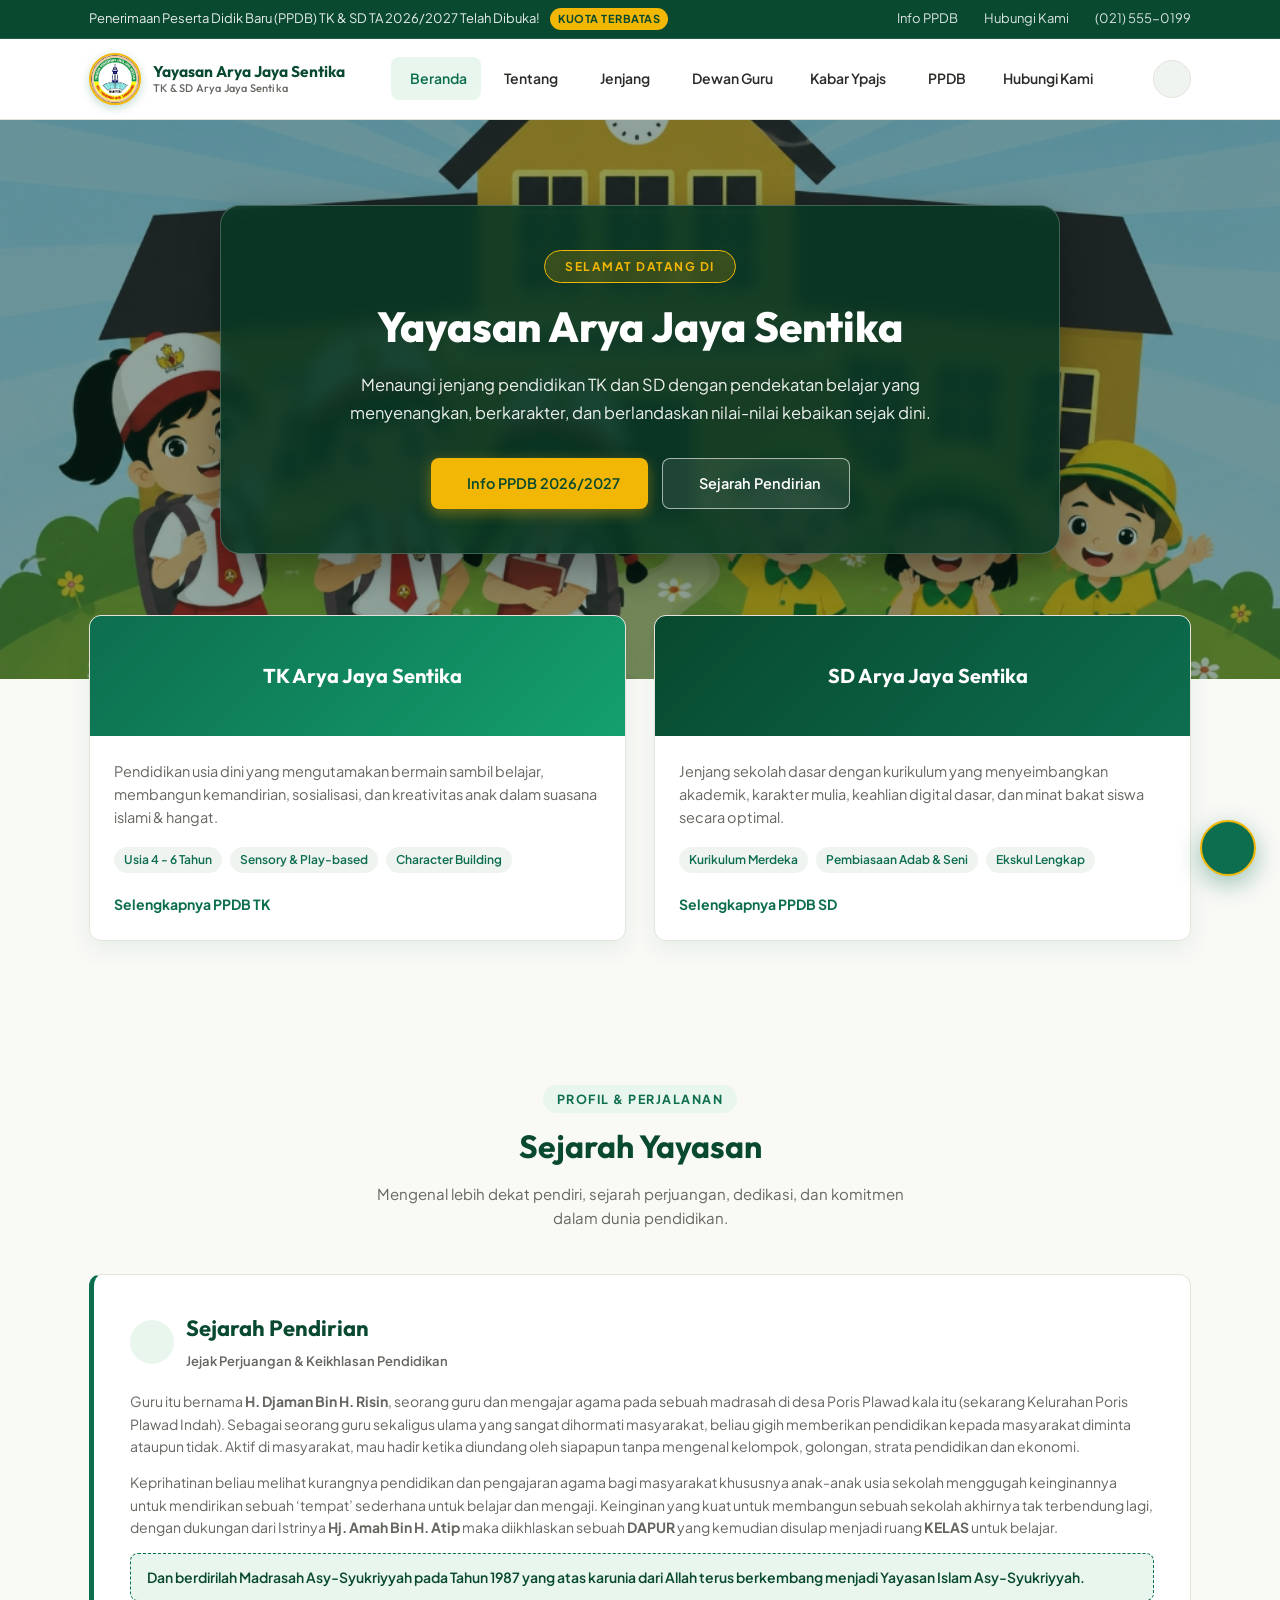
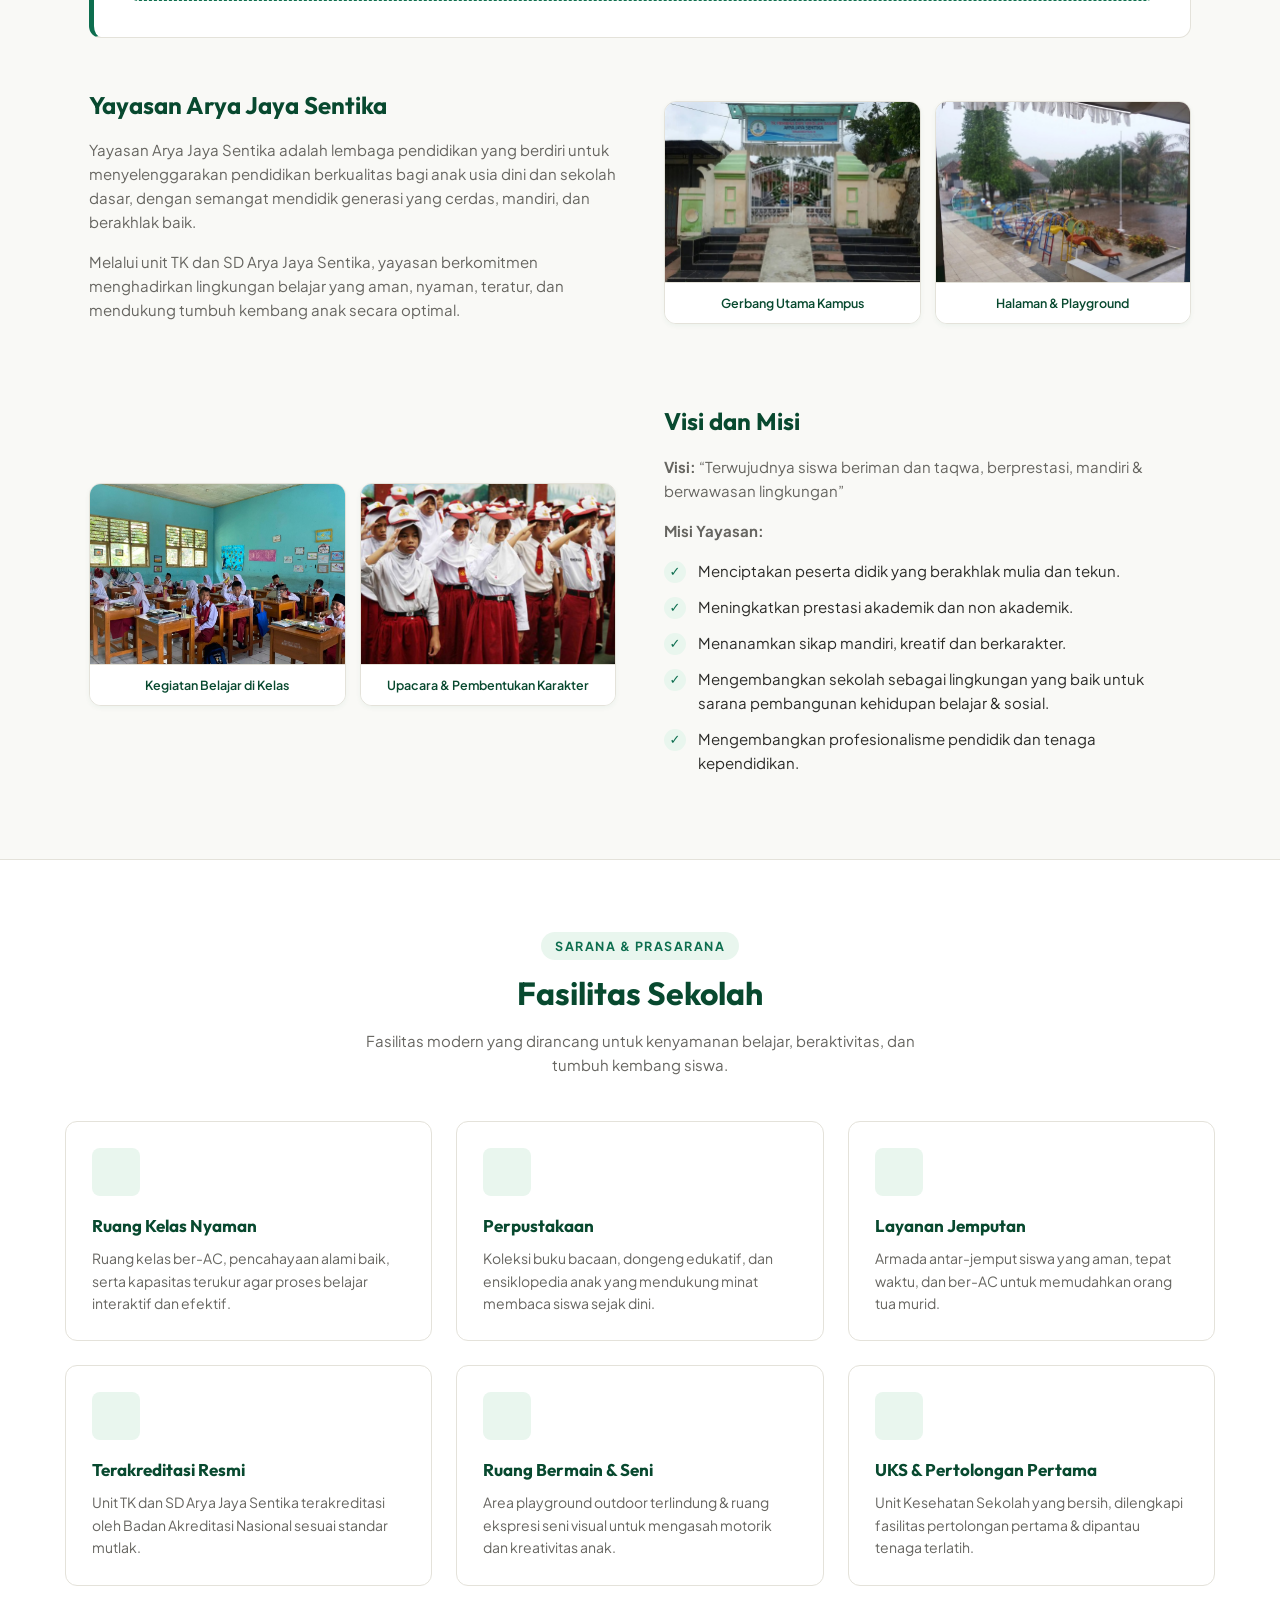
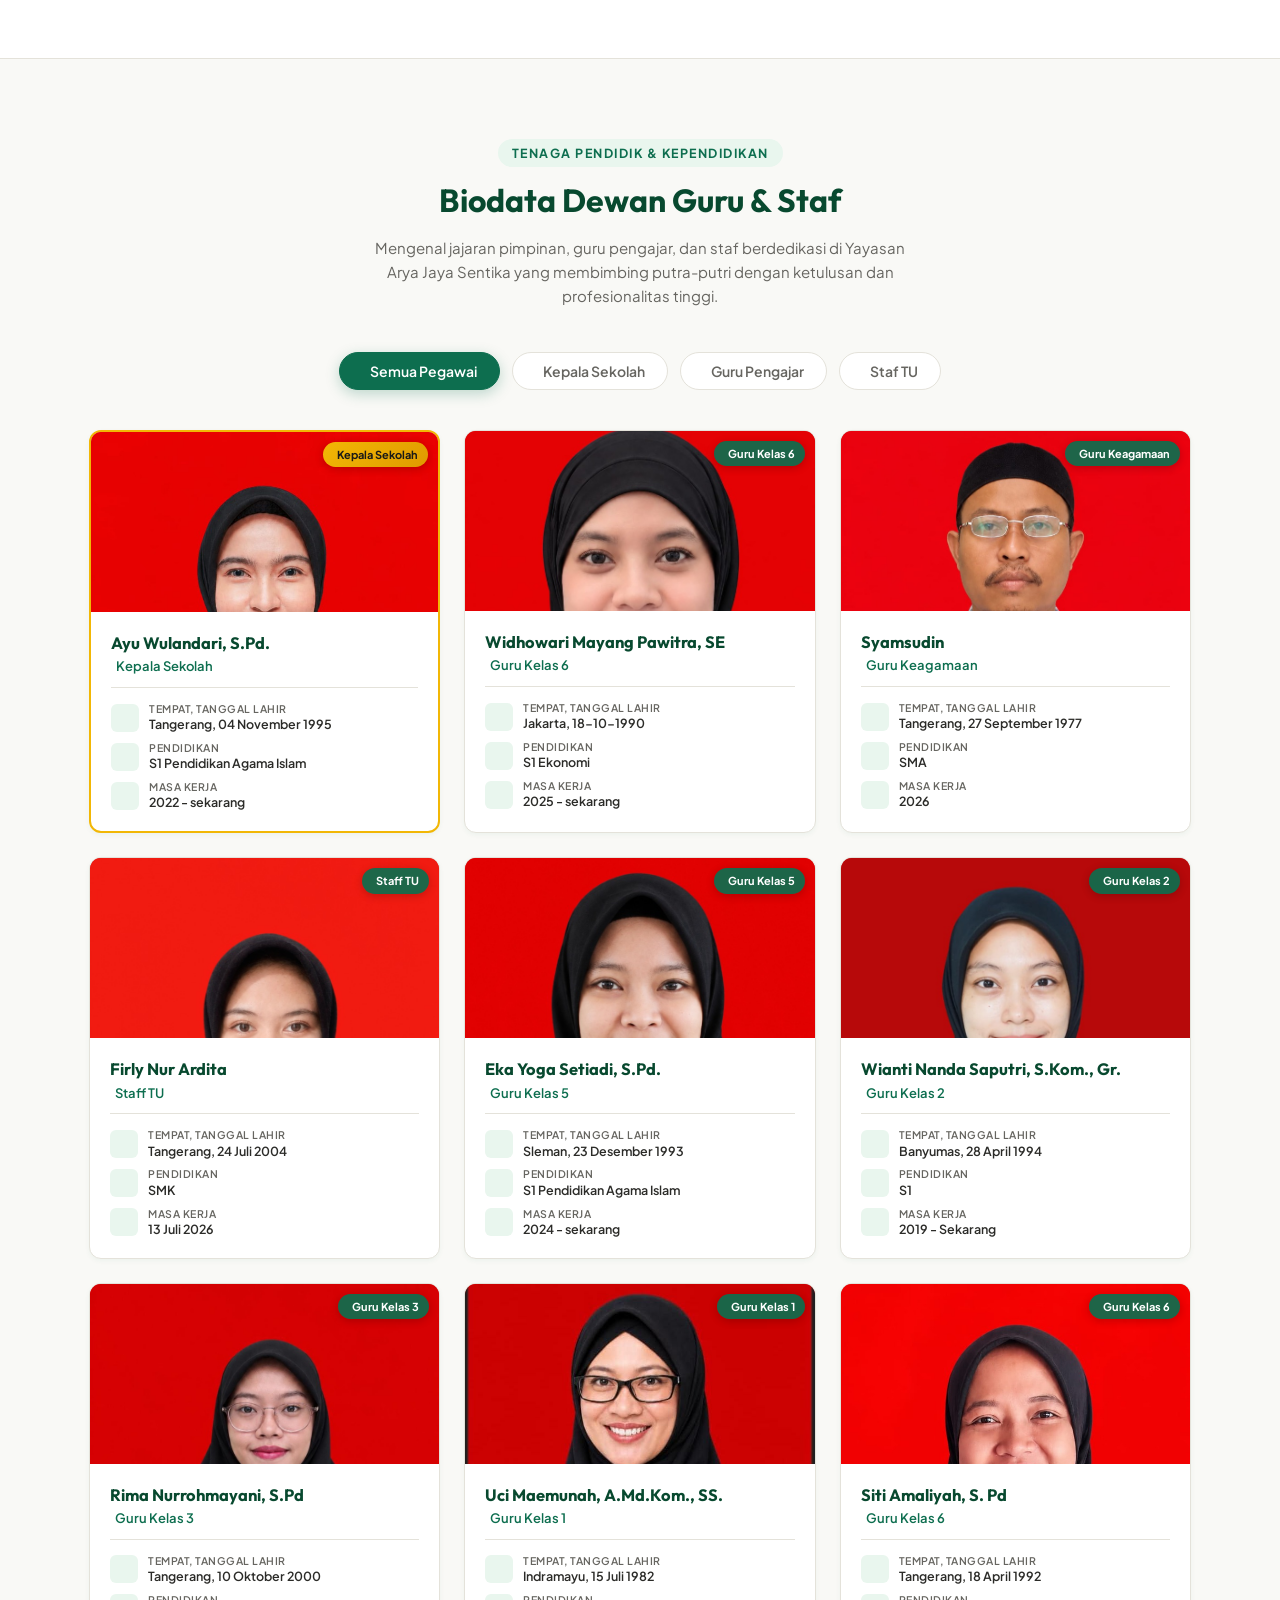
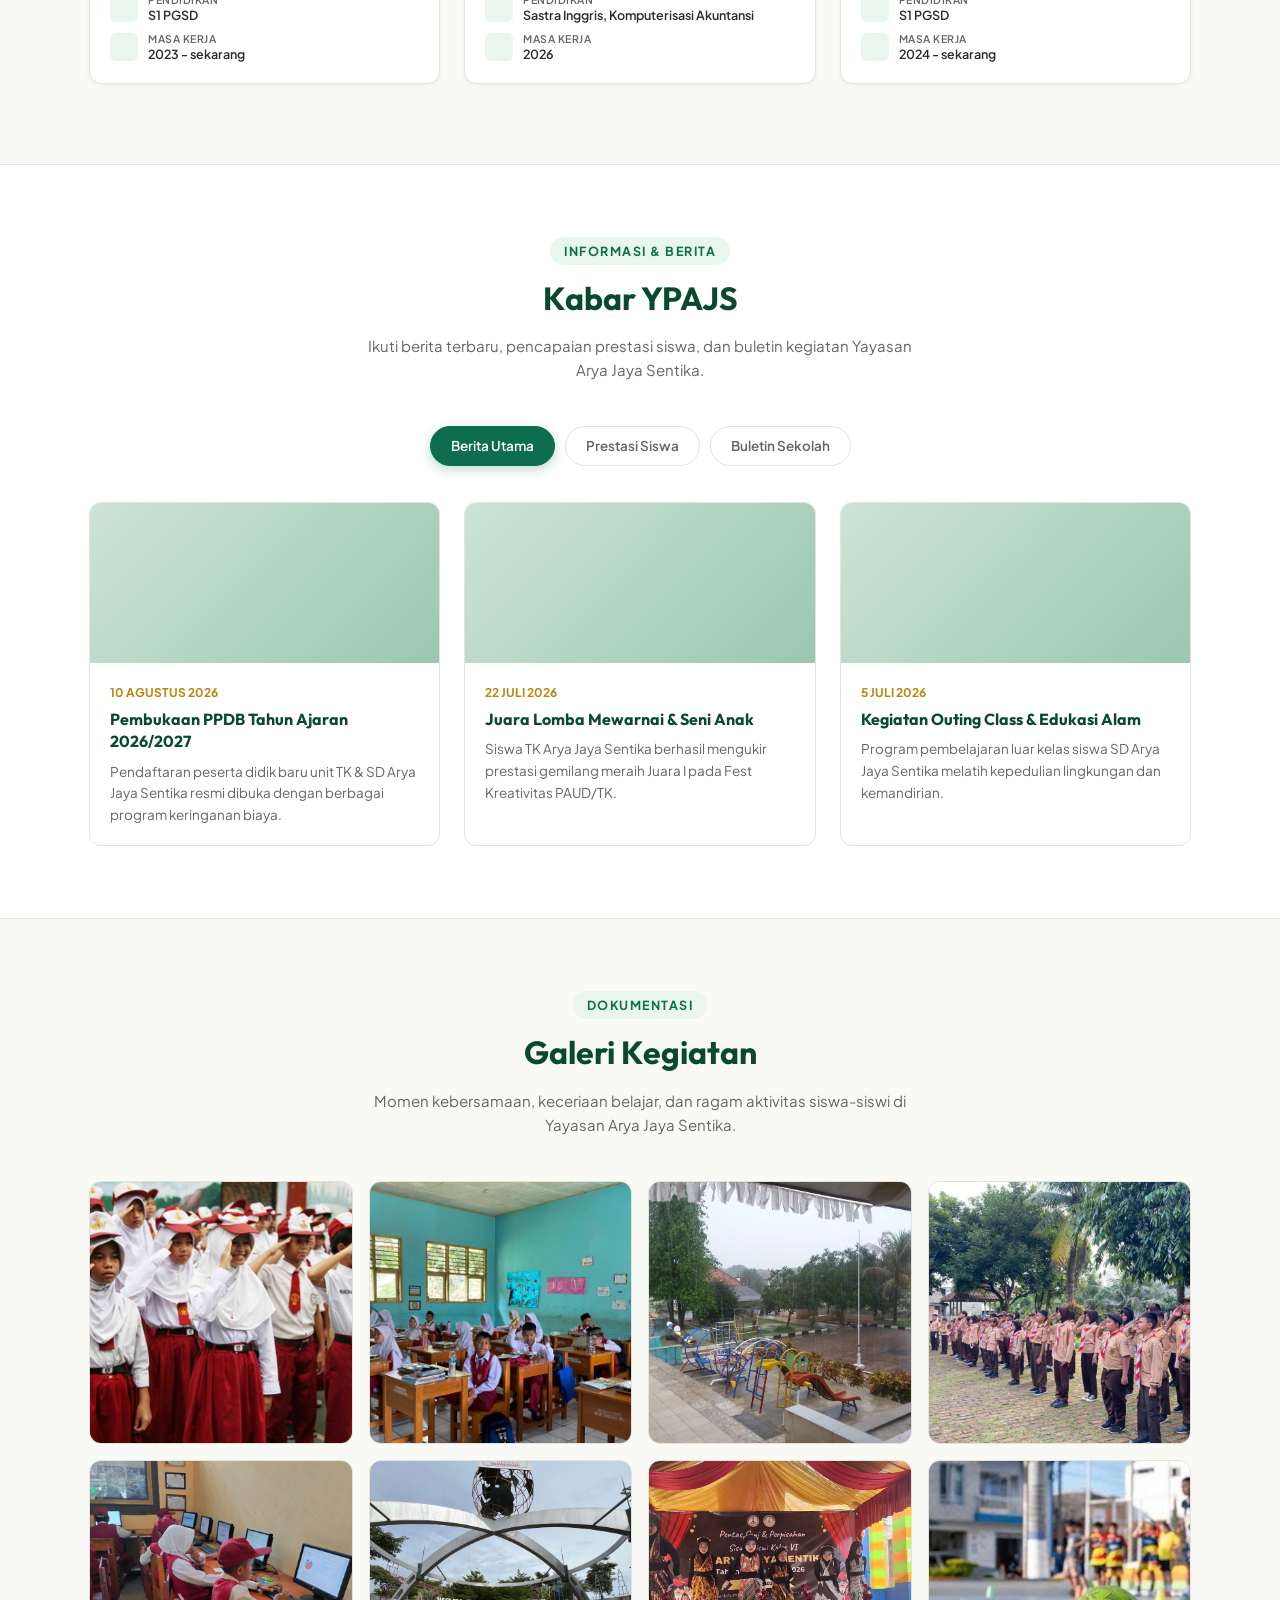
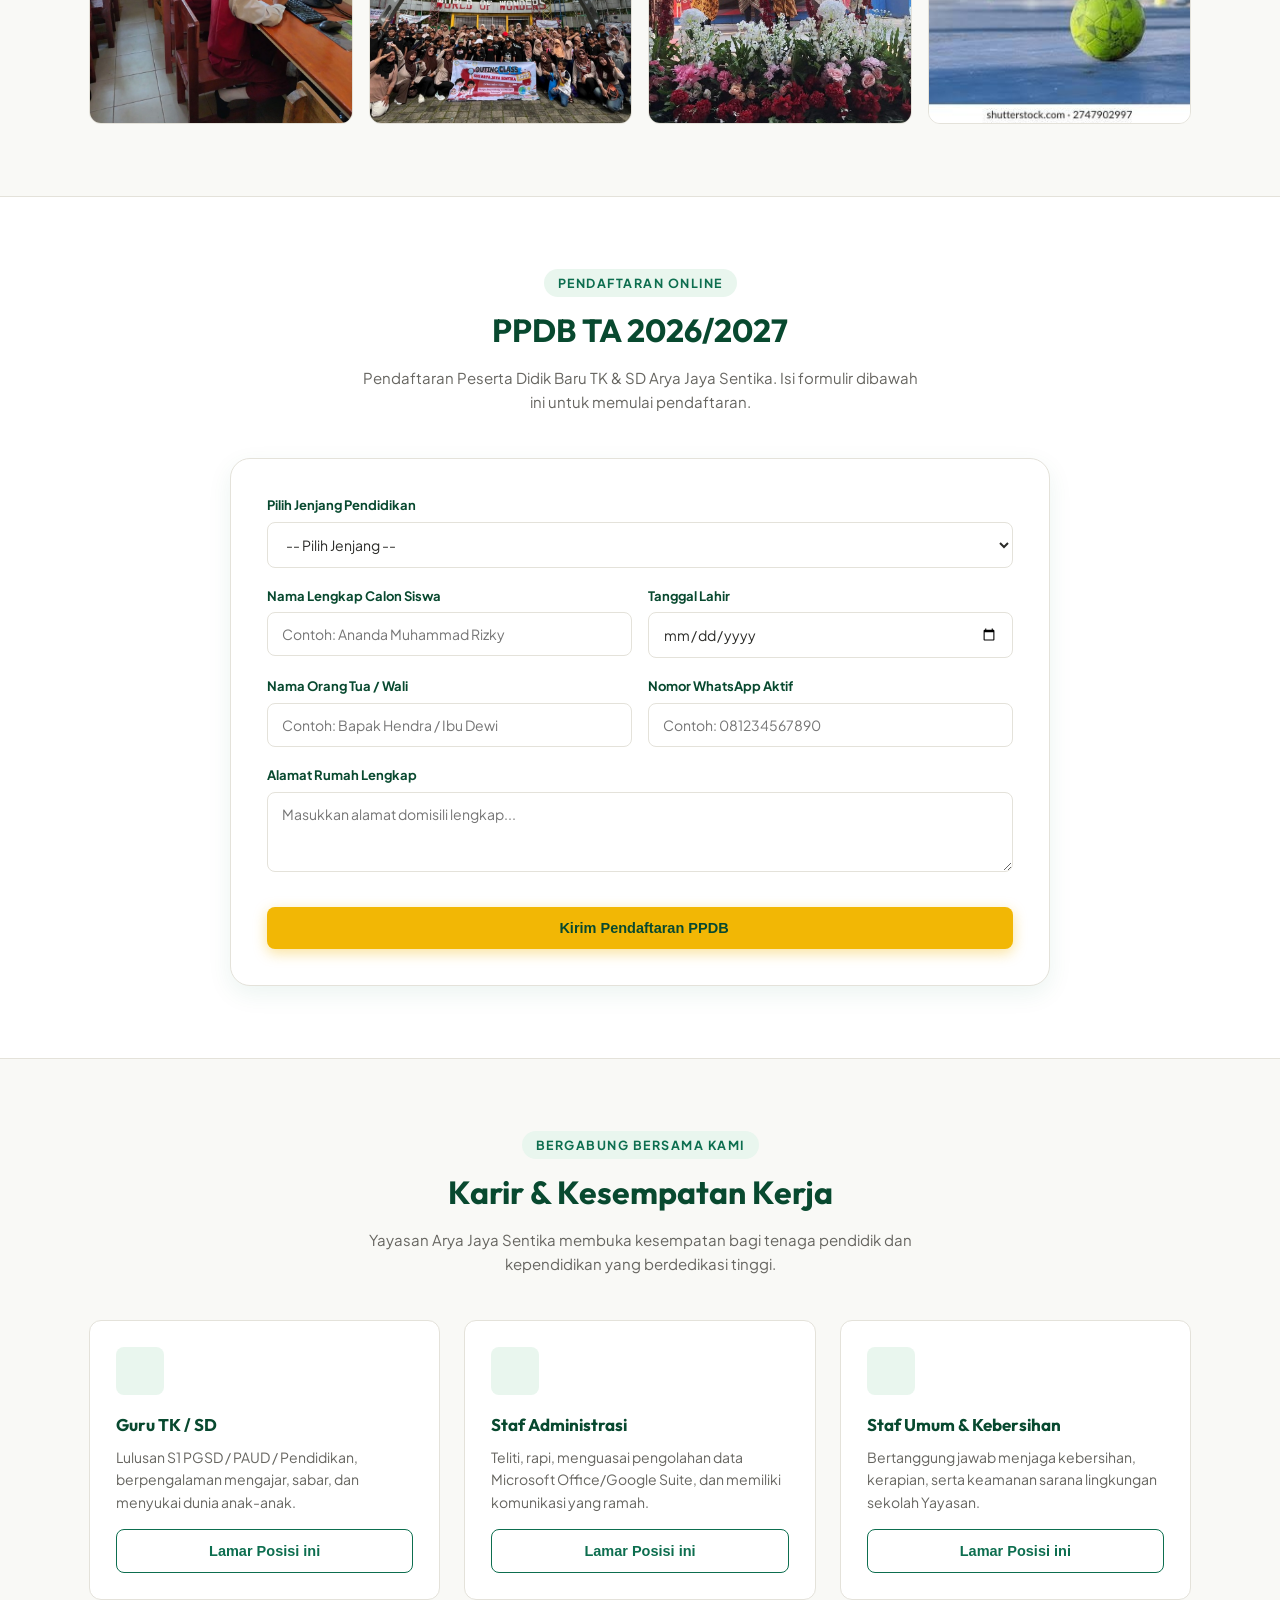
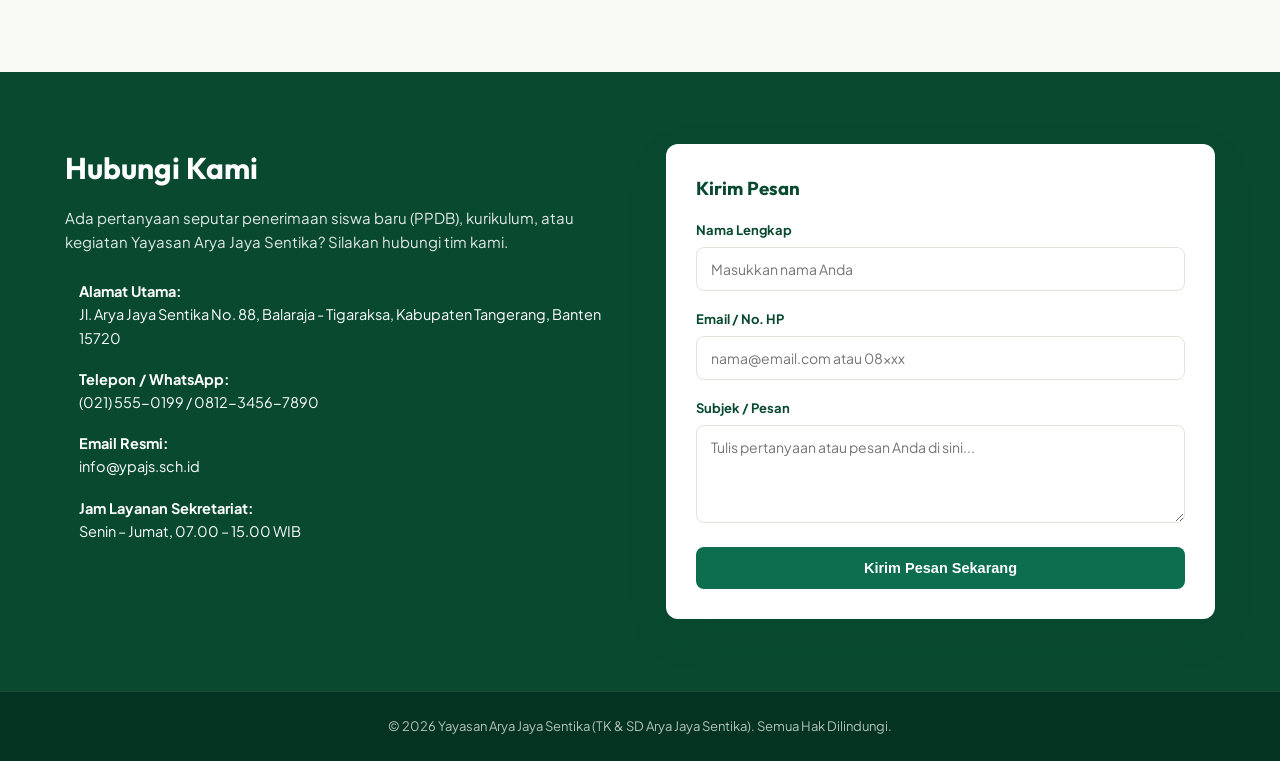
==== commit 09eccb59: "Update index.html" ====
--- a/YAJS/index.html
+++ b/YAJS/index.html
@@ -326,22 +326,28 @@
             <div class="section-head">
                 <div class="tag"><i class="ri-user-star-line"></i> Tenaga Pendidik &amp; Kependidikan</div>
                 <h2>Biodata Dewan Guru &amp; Staf</h2>
-                <p>Mengenal jajaran pimpinan, guru pengajar, dan staf berdedikasi di Yayasan Arya Jaya Sentika yang membimbing putra-putri dengan ketulusan dan profesionalitas tinggi.</p>
+                <p>Mengenal jajaran pimpinan, guru pengajar, dan staf berdedikasi di Yayasan Arya Jaya Sentika yang
+                    membimbing putra-putri dengan ketulusan dan profesionalitas tinggi.</p>
             </div>
 
             <!-- Filter Buttons -->
             <div class="guru-filter-bar">
-                <button class="guru-filter-btn active" data-filter="all"><i class="ri-apps-2-line"></i> Semua Pegawai</button>
-                <button class="guru-filter-btn" data-filter="pimpinan"><i class="ri-award-line"></i> Kepala Sekolah</button>
-                <button class="guru-filter-btn" data-filter="guru"><i class="ri-book-open-line"></i> Guru Pengajar</button>
-                <button class="guru-filter-btn" data-filter="staf"><i class="ri-customer-service-2-line"></i> Staf TU</button>
+                <button class="guru-filter-btn active" data-filter="all"><i class="ri-apps-2-line"></i> Semua
+                    Pegawai</button>
+                <button class="guru-filter-btn" data-filter="pimpinan"><i class="ri-award-line"></i> Kepala
+                    Sekolah</button>
+                <button class="guru-filter-btn" data-filter="guru"><i class="ri-book-open-line"></i> Guru
+                    Pengajar</button>
+                <button class="guru-filter-btn" data-filter="staf"><i class="ri-customer-service-2-line"></i> Staf
+                    TU</button>
             </div>
 
             <div class="guru-grid">
                 <!-- Guru 1: Ayu Wulandari, S.Pd. (Kepala Sekolah) -->
                 <div class="guru-card featured-principal" data-category="pimpinan">
                     <div class="guru-photo-container">
-                        <img src="images/guru-ayu-wulandari.jpg" alt="Foto Ayu Wulandari, S.Pd. - Kepala Sekolah" loading="lazy">
+                        <img src="images/guru-ayu-wulandari.jpg" alt="Foto Ayu Wulandari, S.Pd. - Kepala Sekolah"
+                            loading="lazy">
                         <div class="guru-badge-tag"><i class="ri-star-fill"></i> Kepala Sekolah</div>
                     </div>
                     <div class="guru-content">
@@ -378,7 +384,8 @@
                 <!-- Guru 2: Widhowari Mayang Pawitra, SE (Guru Kelas 6) -->
                 <div class="guru-card" data-category="guru">
                     <div class="guru-photo-container">
-                        <img src="images/guru-widhowari-mayang.jpg" alt="Foto Widhowari Mayang Pawitra, SE - Guru Kelas 6" loading="lazy">
+                        <img src="images/guru-widhowari-mayang.jpg"
+                            alt="Foto Widhowari Mayang Pawitra, SE - Guru Kelas 6" loading="lazy">
                         <div class="guru-badge-tag"><i class="ri-booklet-line"></i> Guru Kelas 6</div>
                     </div>
                     <div class="guru-content">
@@ -391,7 +398,7 @@
                                 <div class="guru-detail-icon"><i class="ri-map-pin-user-line"></i></div>
                                 <div class="guru-detail-text">
                                     <span class="guru-detail-label">Tempat, Tanggal Lahir</span>
-                                    <span class="guru-detail-value">Jakarta, 18-10-1900</span>
+                                    <span class="guru-detail-value">Jakarta, 18-10-1990</span>
                                 </div>
                             </div>
                             <div class="guru-detail-row">
@@ -452,7 +459,8 @@
                 <!-- Guru 4: Firly Nur Ardita (Staff TU) -->
                 <div class="guru-card" data-category="staf">
                     <div class="guru-photo-container">
-                        <img src="images/guru-firly-nur-ardita.jpg" alt="Foto Firly Nur Ardita - Staff TU" loading="lazy">
+                        <img src="images/guru-firly-nur-ardita.jpg" alt="Foto Firly Nur Ardita - Staff TU"
+                            loading="lazy">
                         <div class="guru-badge-tag"><i class="ri-folder-user-line"></i> Staff TU</div>
                     </div>
                     <div class="guru-content">
@@ -489,13 +497,14 @@
                 <!-- Guru 5: Eka Yoga Setiadi, S.Pd. (Guru Kelas) -->
                 <div class="guru-card" data-category="guru">
                     <div class="guru-photo-container">
-                        <img src="images/guru-eka-yoga-setiadi.jpg" alt="Foto Eka Yoga Setiadi, S.Pd. - Guru Kelas" loading="lazy">
-                        <div class="guru-badge-tag"><i class="ri-user-follow-line"></i> Guru Kelas</div>
+                        <img src="images/guru-eka-yoga-setiadi.jpg" alt="Foto Eka Yoga Setiadi, S.Pd. - Guru Kelas"
+                            loading="lazy">
+                        <div class="guru-badge-tag"><i class="ri-user-follow-line"></i> Guru Kelas 5</div>
                     </div>
                     <div class="guru-content">
                         <div class="guru-header">
                             <h3 class="guru-title-name">Eka Yoga Setiadi, S.Pd.</h3>
-                            <div class="guru-role-sub"><i class="ri-presentation-line"></i> Guru Kelas</div>
+                            <div class="guru-role-sub"><i class="ri-presentation-line"></i> Guru Kelas 5</div>
                         </div>
                         <div class="guru-details-list">
                             <div class="guru-detail-row">
@@ -526,13 +535,14 @@
                 <!-- Guru 6: Wianti Nanda Saputri, S.Kom., Gr. (Guru Kelas) -->
                 <div class="guru-card" data-category="guru">
                     <div class="guru-photo-container">
-                        <img src="images/guru-wianti-nanda.jpg" alt="Foto Wianti Nanda Saputri, S.Kom., Gr. - Guru Kelas" loading="lazy">
-                        <div class="guru-badge-tag"><i class="ri-book-read-line"></i> Guru Kelas</div>
+                        <img src="images/guru-wianti-nanda.jpg"
+                            alt="Foto Wianti Nanda Saputri, S.Kom., Gr. - Guru Kelas" loading="lazy">
+                        <div class="guru-badge-tag"><i class="ri-book-read-line"></i> Guru Kelas 2</div>
                     </div>
                     <div class="guru-content">
                         <div class="guru-header">
                             <h3 class="guru-title-name">Wianti Nanda Saputri, S.Kom., Gr.</h3>
-                            <div class="guru-role-sub"><i class="ri-presentation-line"></i> Guru Kelas</div>
+                            <div class="guru-role-sub"><i class="ri-presentation-line"></i> Guru Kelas 2</div>
                         </div>
                         <div class="guru-details-list">
                             <div class="guru-detail-row">
@@ -563,13 +573,14 @@
                 <!-- Guru 7: Rima Nurrohmayani, S.Pd (Guru Kelas) -->
                 <div class="guru-card" data-category="guru">
                     <div class="guru-photo-container">
-                        <img src="images/guru-rima-nurrohmayani.jpg" alt="Foto Rima Nurrohmayani, S.Pd - Guru Kelas" loading="lazy">
-                        <div class="guru-badge-tag"><i class="ri-book-open-line"></i> Guru Kelas</div>
+                        <img src="images/guru-rima-nurrohmayani.jpg" alt="Foto Rima Nurrohmayani, S.Pd - Guru Kelas"
+                            loading="lazy">
+                        <div class="guru-badge-tag"><i class="ri-book-open-line"></i> Guru Kelas 3</div>
                     </div>
                     <div class="guru-content">
                         <div class="guru-header">
                             <h3 class="guru-title-name">Rima Nurrohmayani, S.Pd</h3>
-                            <div class="guru-role-sub"><i class="ri-presentation-line"></i> Guru Kelas</div>
+                            <div class="guru-role-sub"><i class="ri-presentation-line"></i> Guru Kelas 3</div>
                         </div>
                         <div class="guru-details-list">
                             <div class="guru-detail-row">
@@ -600,7 +611,8 @@
                 <!-- Guru 8: Uci Maemunah, A.Md.Kom., SS. (Guru Kelas 1) -->
                 <div class="guru-card" data-category="guru">
                     <div class="guru-photo-container">
-                        <img src="images/guru-uci-maemunah.jpg" alt="Foto Uci Maemunah, A.Md.Kom., SS. - Guru Kelas 1" loading="lazy">
+                        <img src="images/guru-uci-maemunah.jpg" alt="Foto Uci Maemunah, A.Md.Kom., SS. - Guru Kelas 1"
+                            loading="lazy">
                         <div class="guru-badge-tag"><i class="ri-book-mark-line"></i> Guru Kelas 1</div>
                     </div>
                     <div class="guru-content">
@@ -637,7 +649,8 @@
                 <!-- Guru 9: Siti Amaliyah, S. Pd (Guru Kelas 6) -->
                 <div class="guru-card" data-category="guru">
                     <div class="guru-photo-container">
-                        <img src="images/guru-siti-amaliyah.jpg" alt="Foto Siti Amaliyah, S. Pd - Guru Kelas 6" loading="lazy">
+                        <img src="images/guru-siti-amaliyah.jpg" alt="Foto Siti Amaliyah, S. Pd - Guru Kelas 6"
+                            loading="lazy">
                         <div class="guru-badge-tag"><i class="ri-booklet-line"></i> Guru Kelas 6</div>
                     </div>
                     <div class="guru-content">
@@ -931,7 +944,8 @@
     <!-- Modal Floating Biodata Guru -->
     <div class="guru-modal-backdrop" id="guru-modal" aria-hidden="true">
         <div class="guru-modal-box" role="dialog" aria-modal="true" aria-labelledby="modal-guru-name">
-            <button class="guru-modal-close" id="guru-modal-close" title="Tutup Modal" aria-label="Tutup">&times;</button>
+            <button class="guru-modal-close" id="guru-modal-close" title="Tutup Modal"
+                aria-label="Tutup">&times;</button>
             <div class="guru-modal-body">
                 <div class="guru-modal-photo">
                     <img id="modal-guru-img" src="" alt="Foto Guru">
@@ -941,7 +955,7 @@
                     <span class="guru-modal-tag"><i class="ri-user-star-line"></i> Biodata Pendidik</span>
                     <h3 class="guru-modal-name" id="modal-guru-name">Nama Guru</h3>
                     <div class="guru-modal-role" id="modal-guru-role">Jabatan</div>
-                    
+
                     <div class="guru-modal-table">
                         <div class="guru-modal-row">
                             <span class="modal-lbl"><i class="ri-map-pin-user-line"></i> Tempat, Tanggal Lahir</span>
@@ -956,9 +970,10 @@
                             <strong class="modal-val" id="modal-guru-masakerja">-</strong>
                         </div>
                     </div>
-                    
+
                     <div class="guru-modal-footer">
-                        <button class="btn btn-line" id="modal-close-btn" style="padding:8px 20px; font-size:13.5px;"><i class="ri-close-circle-line"></i> Tutup</button>
+                        <button class="btn btn-line" id="modal-close-btn" style="padding:8px 20px; font-size:13.5px;"><i
+                                class="ri-close-circle-line"></i> Tutup</button>
                     </div>
                 </div>
             </div>
@@ -979,7 +994,7 @@
         </button>
         <div class="chatbot-window" id="chat-window">
             <div class="chat-header">
-                <h4><i class="ri-robot-line"></i> AryaBot - Asisten YPAJS</h4>
+                <h4><i class="ri-robot-line"></i> YPAJSBOT - Asisten YPAJS</h4>
                 <button class="chat-close" id="chat-close">&times;</button>
             </div>
             <div class="chat-messages" id="chat-messages">
@@ -997,4 +1012,4 @@
     <script src="script.js"></script>
 </body>
 
-</html>+</html>
